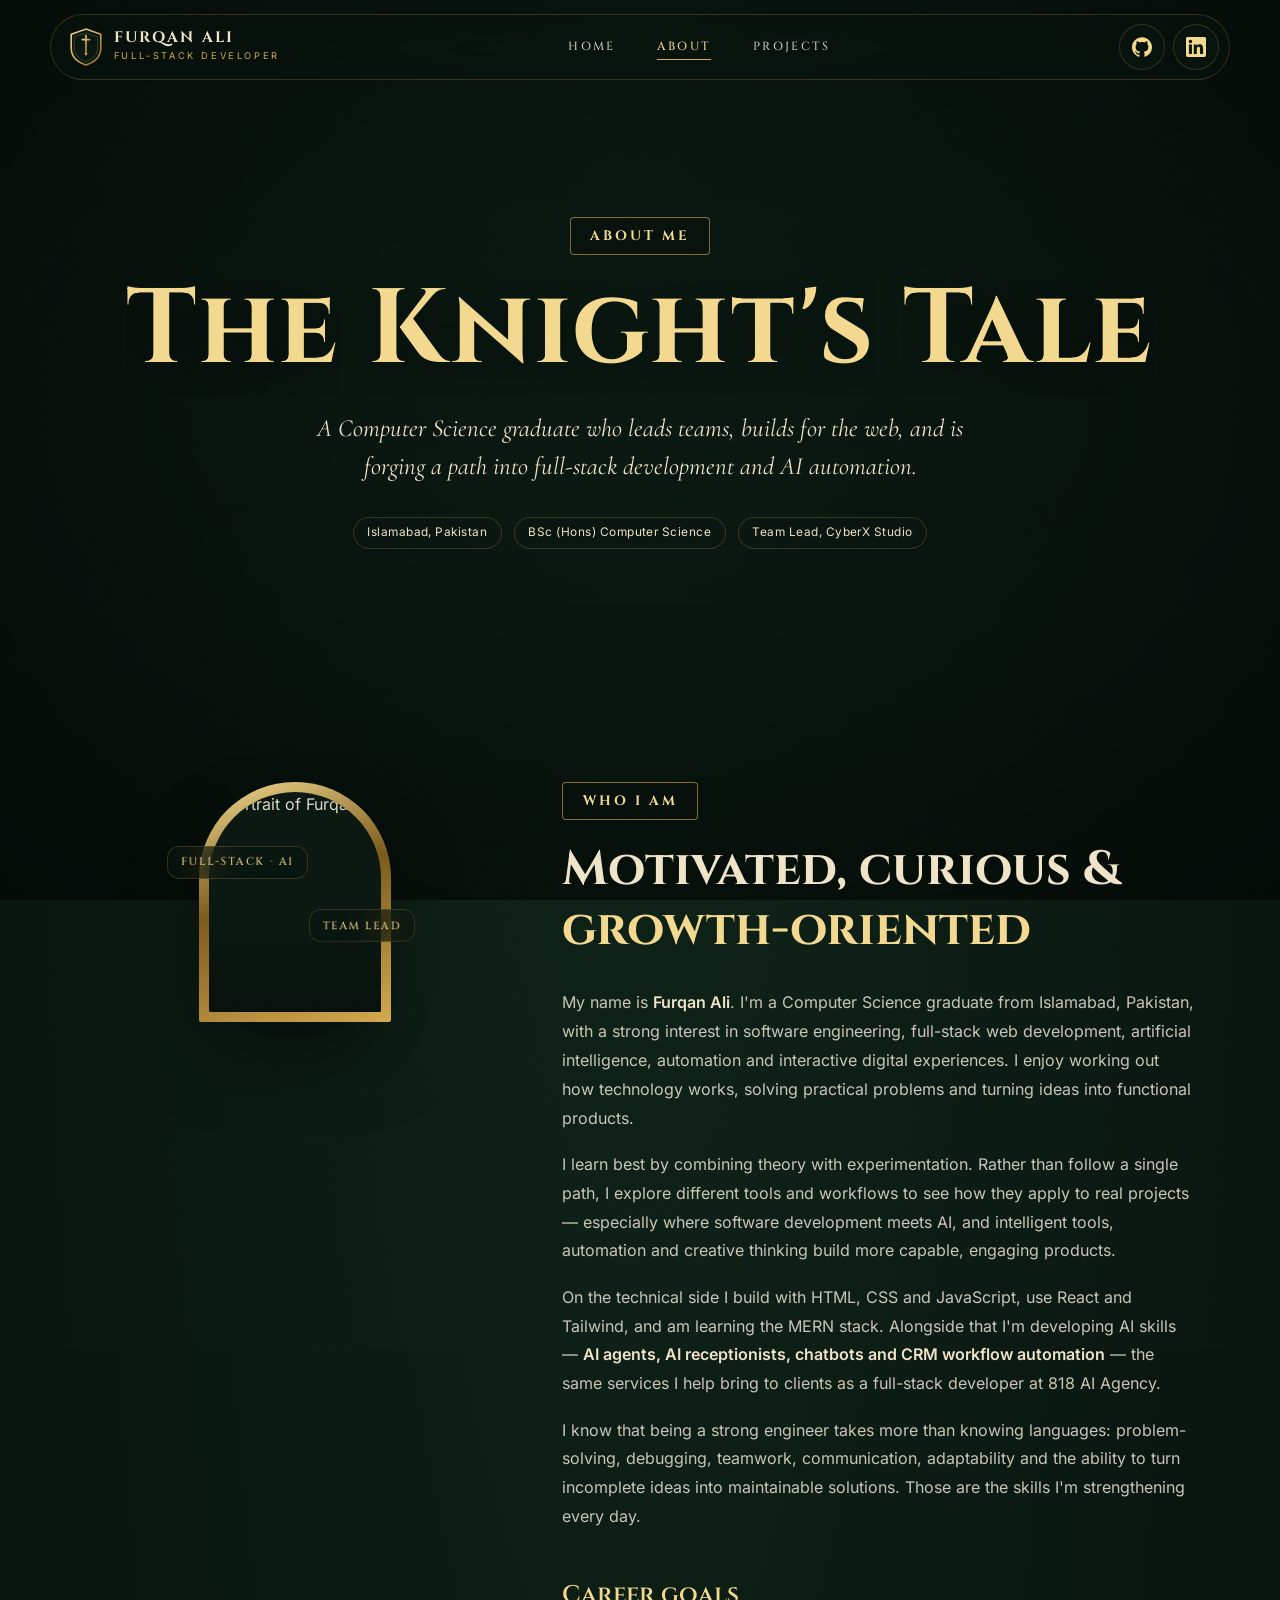
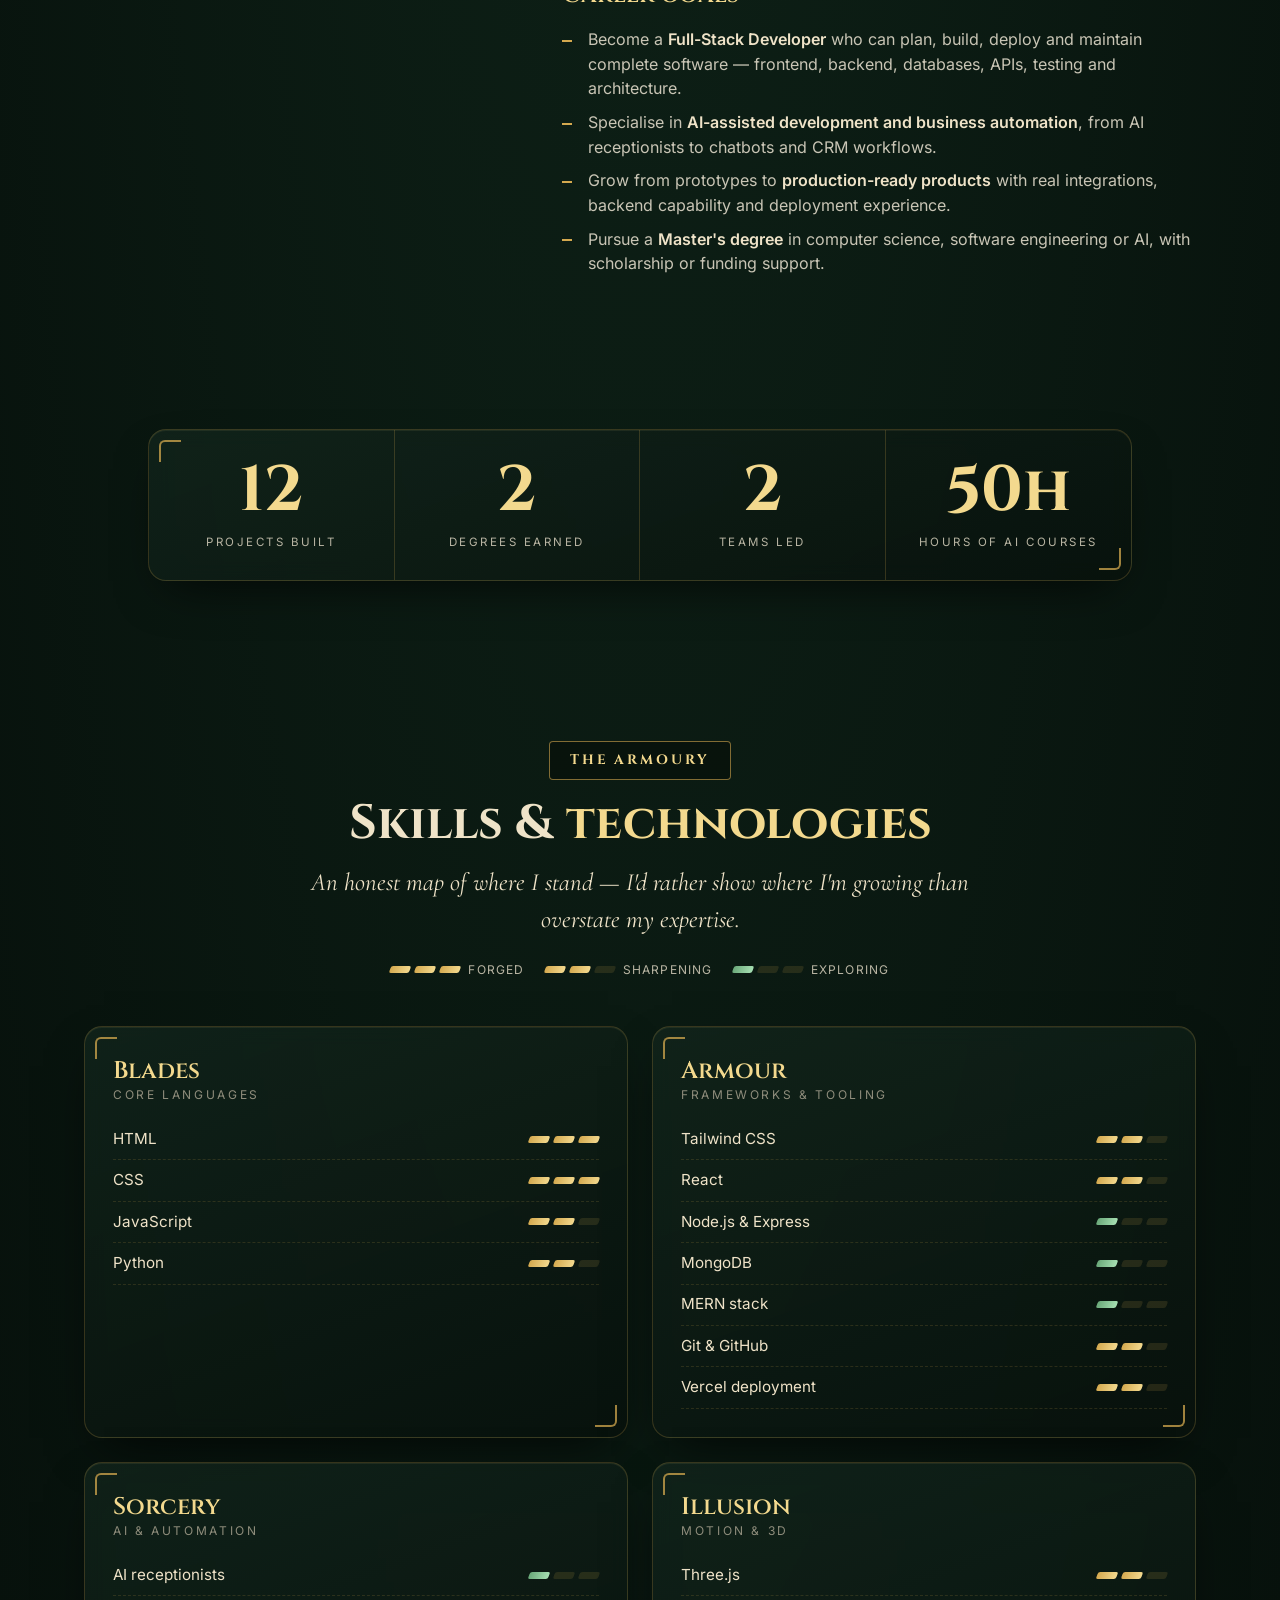
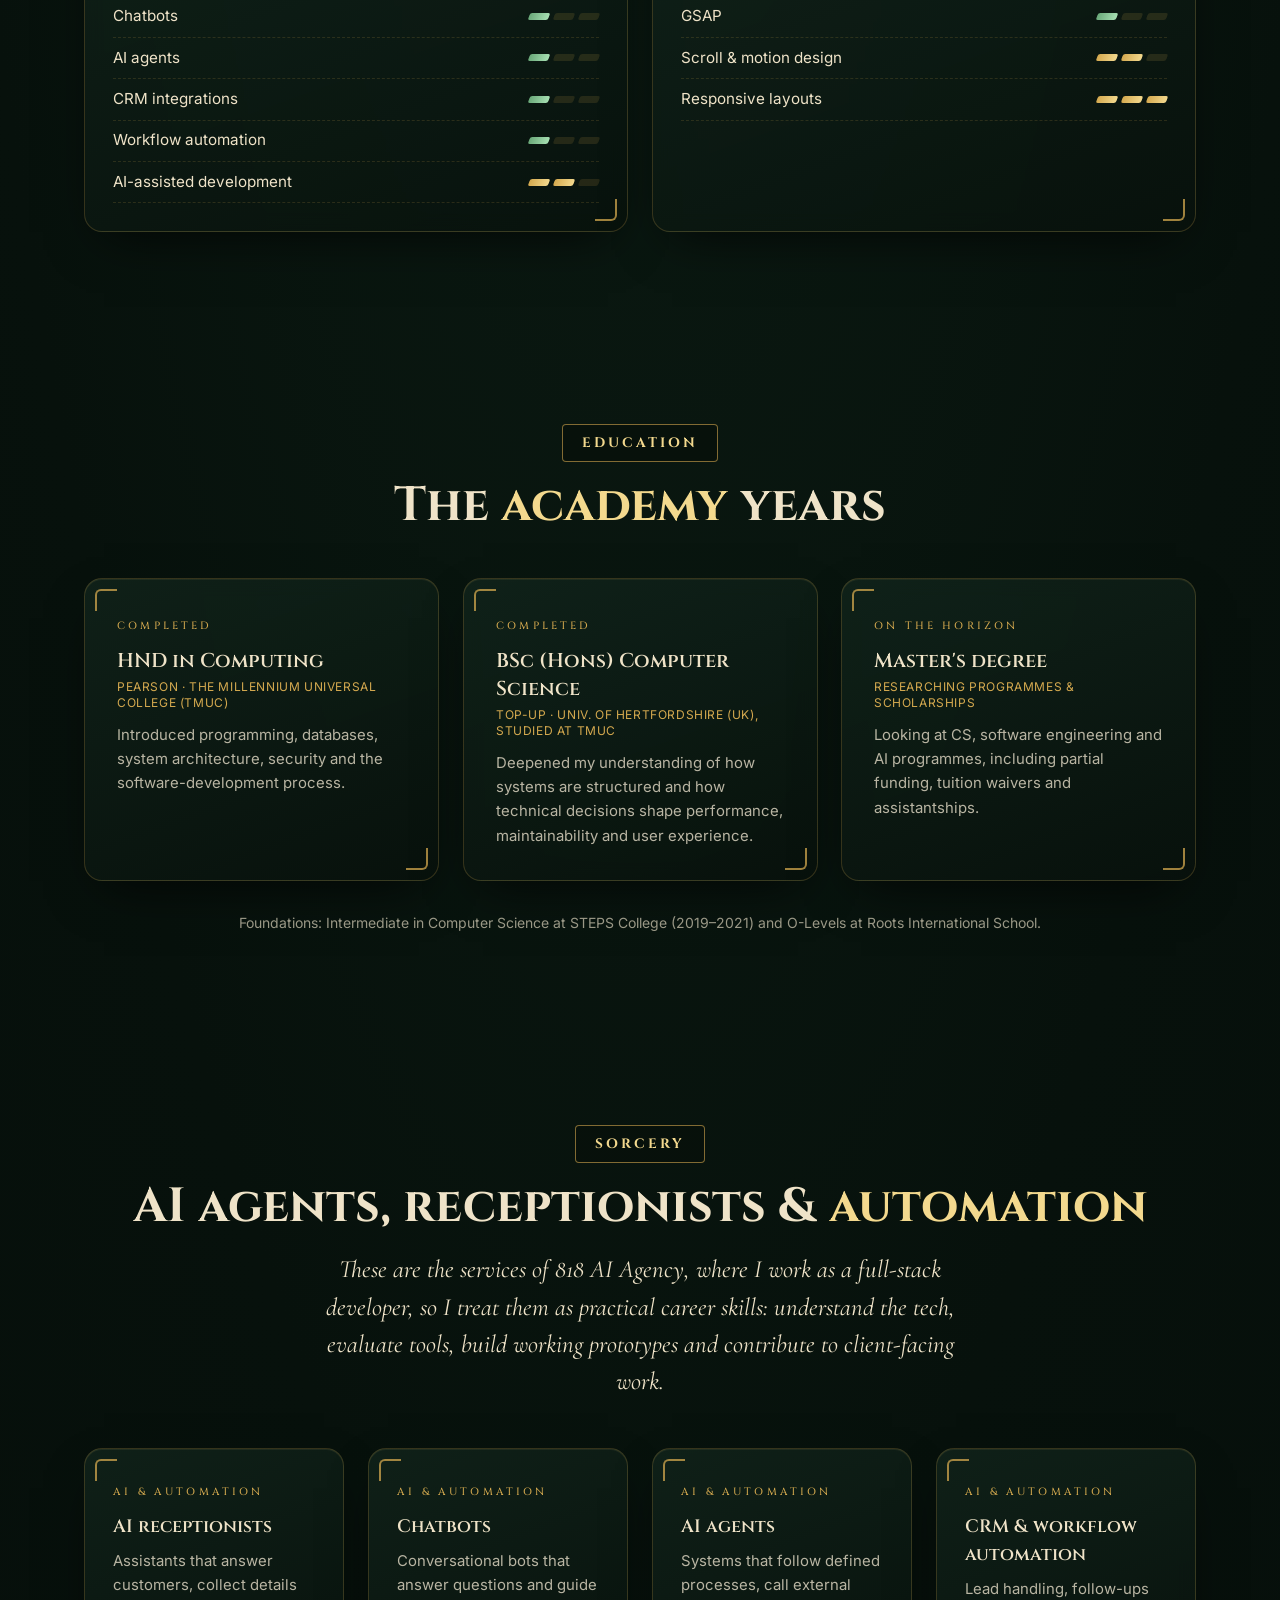
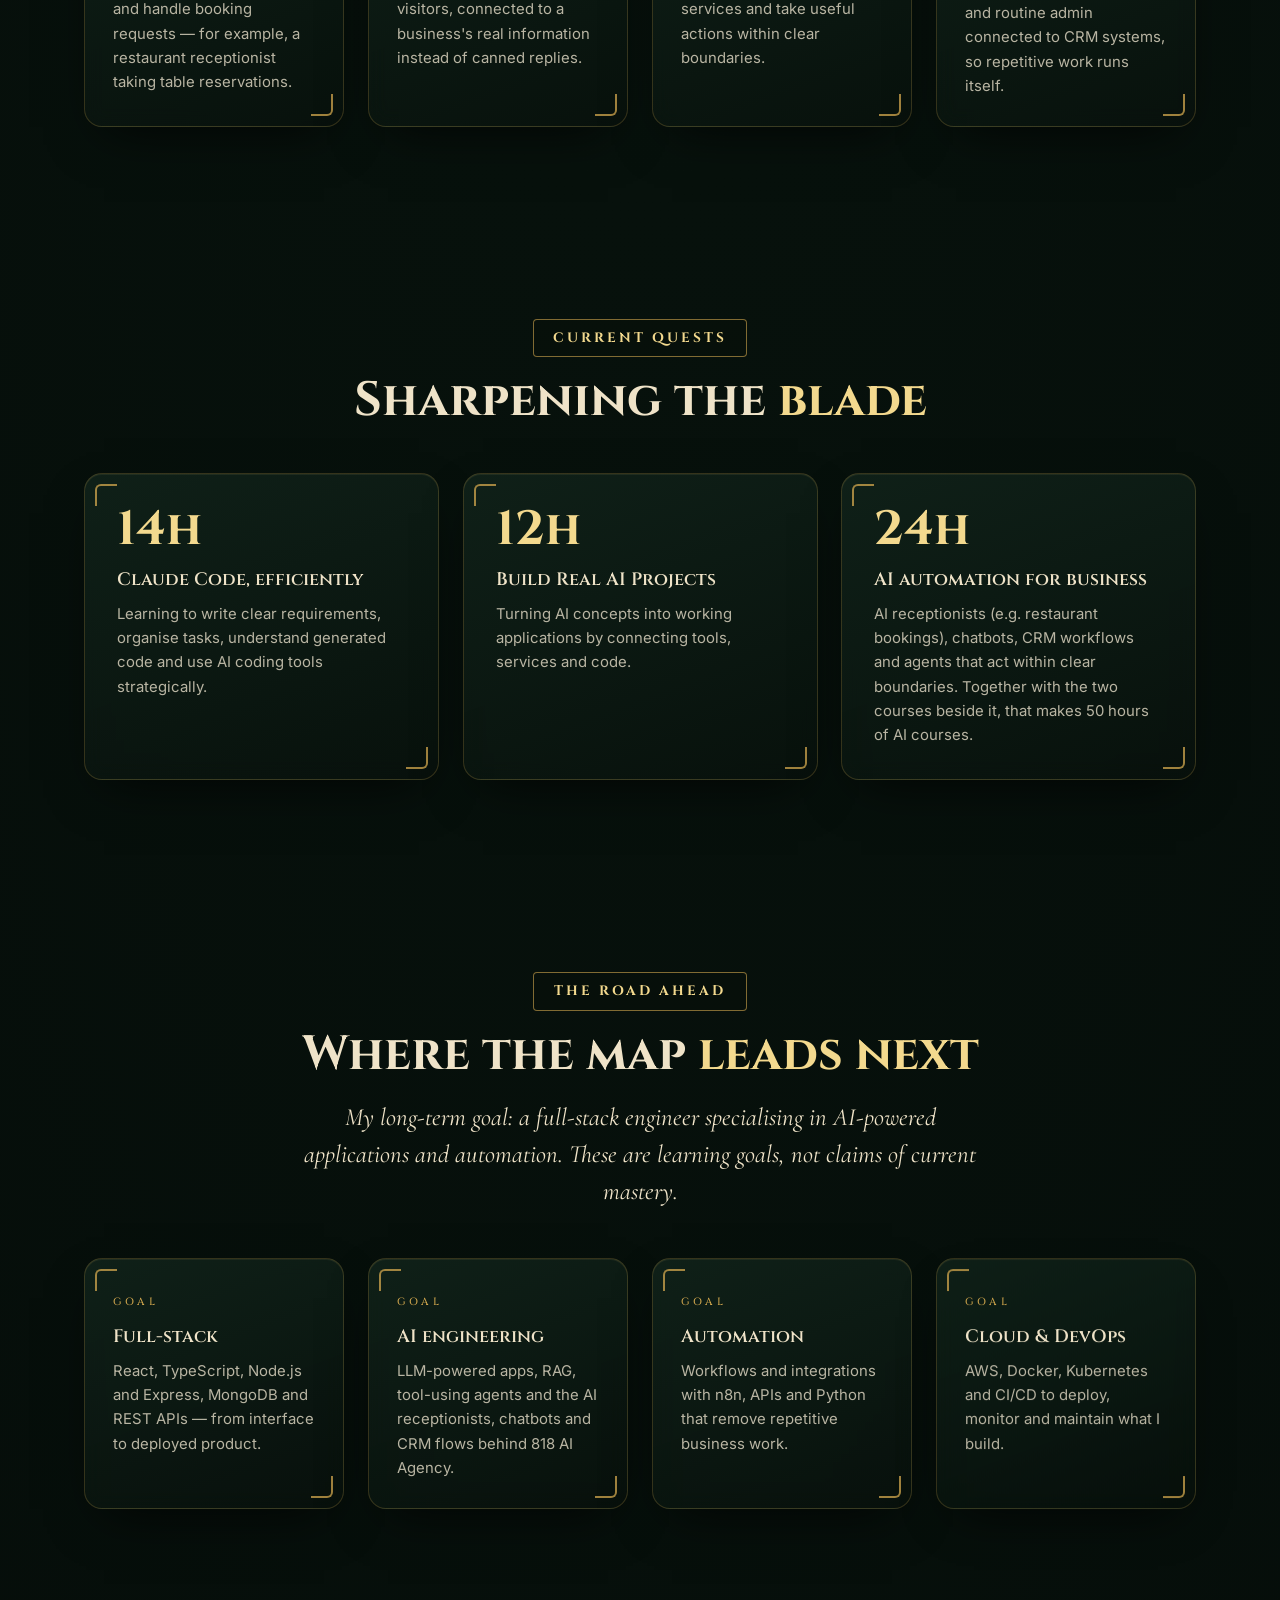
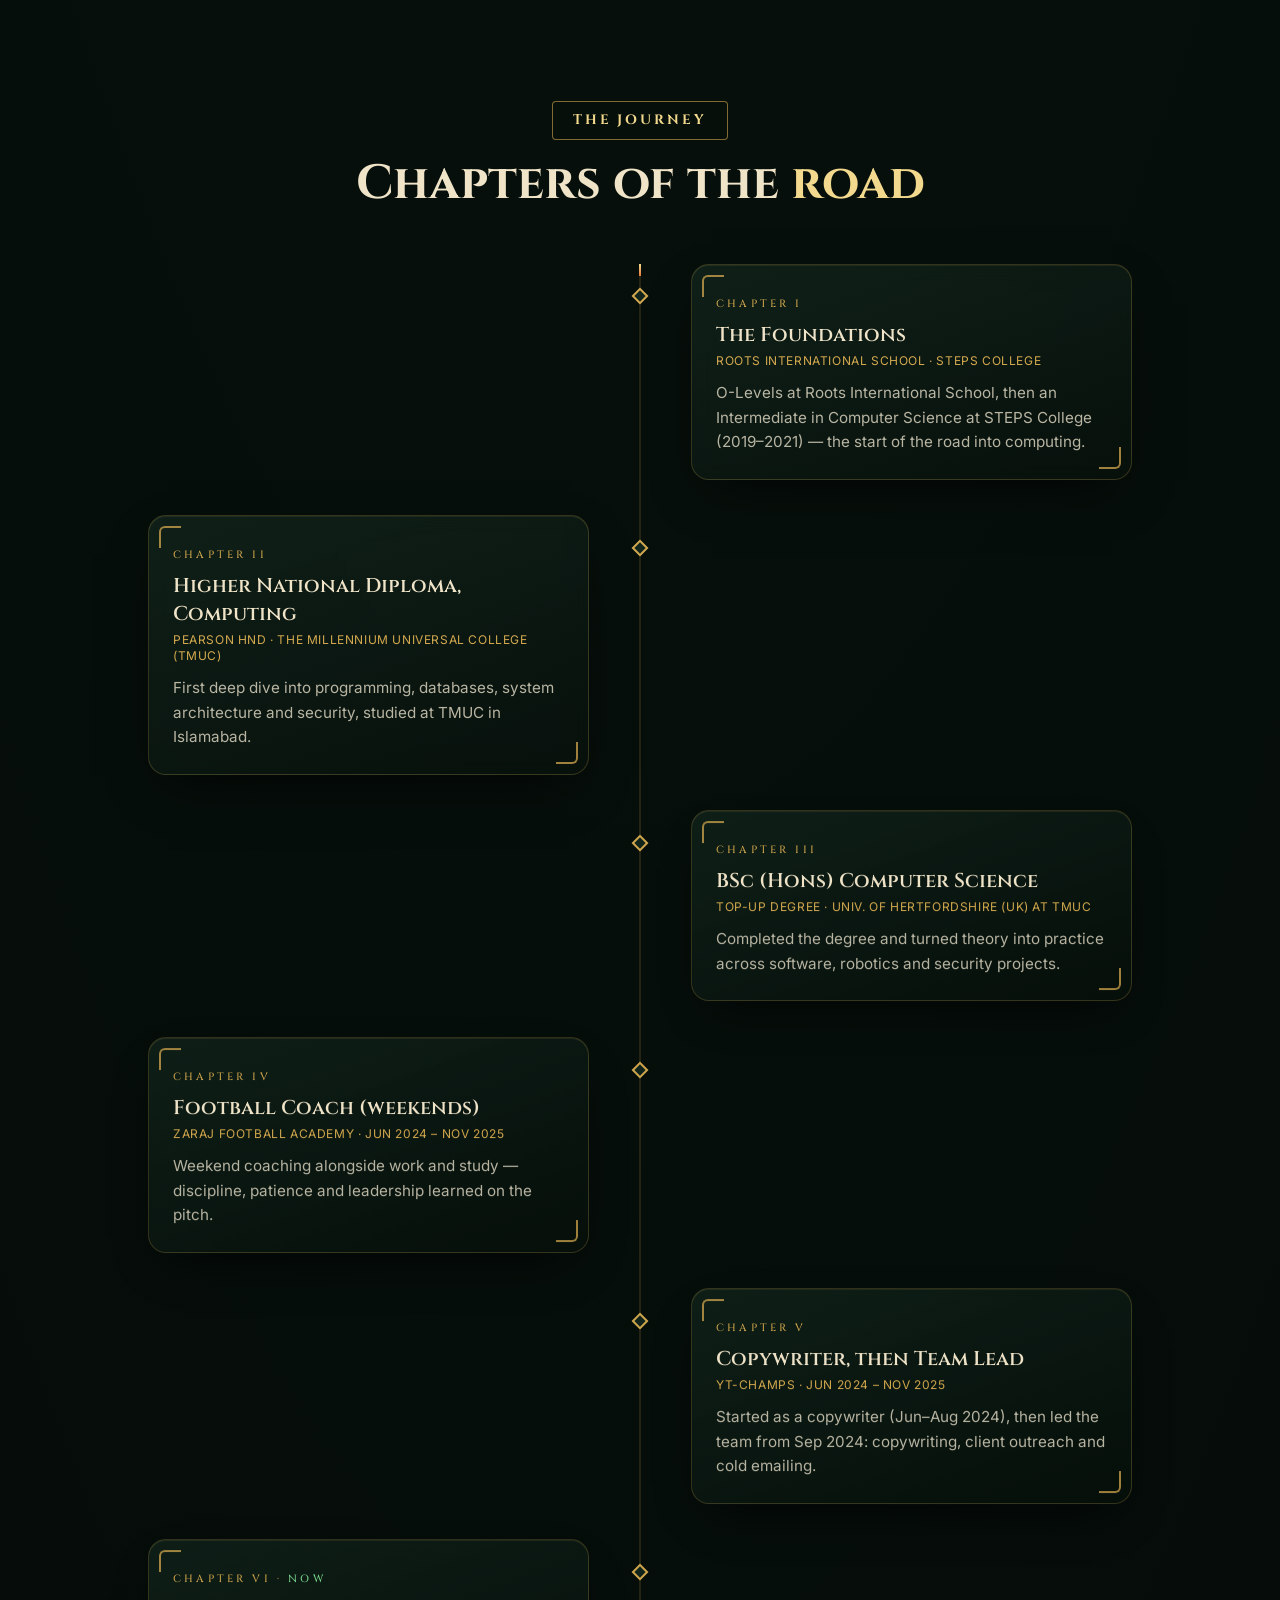
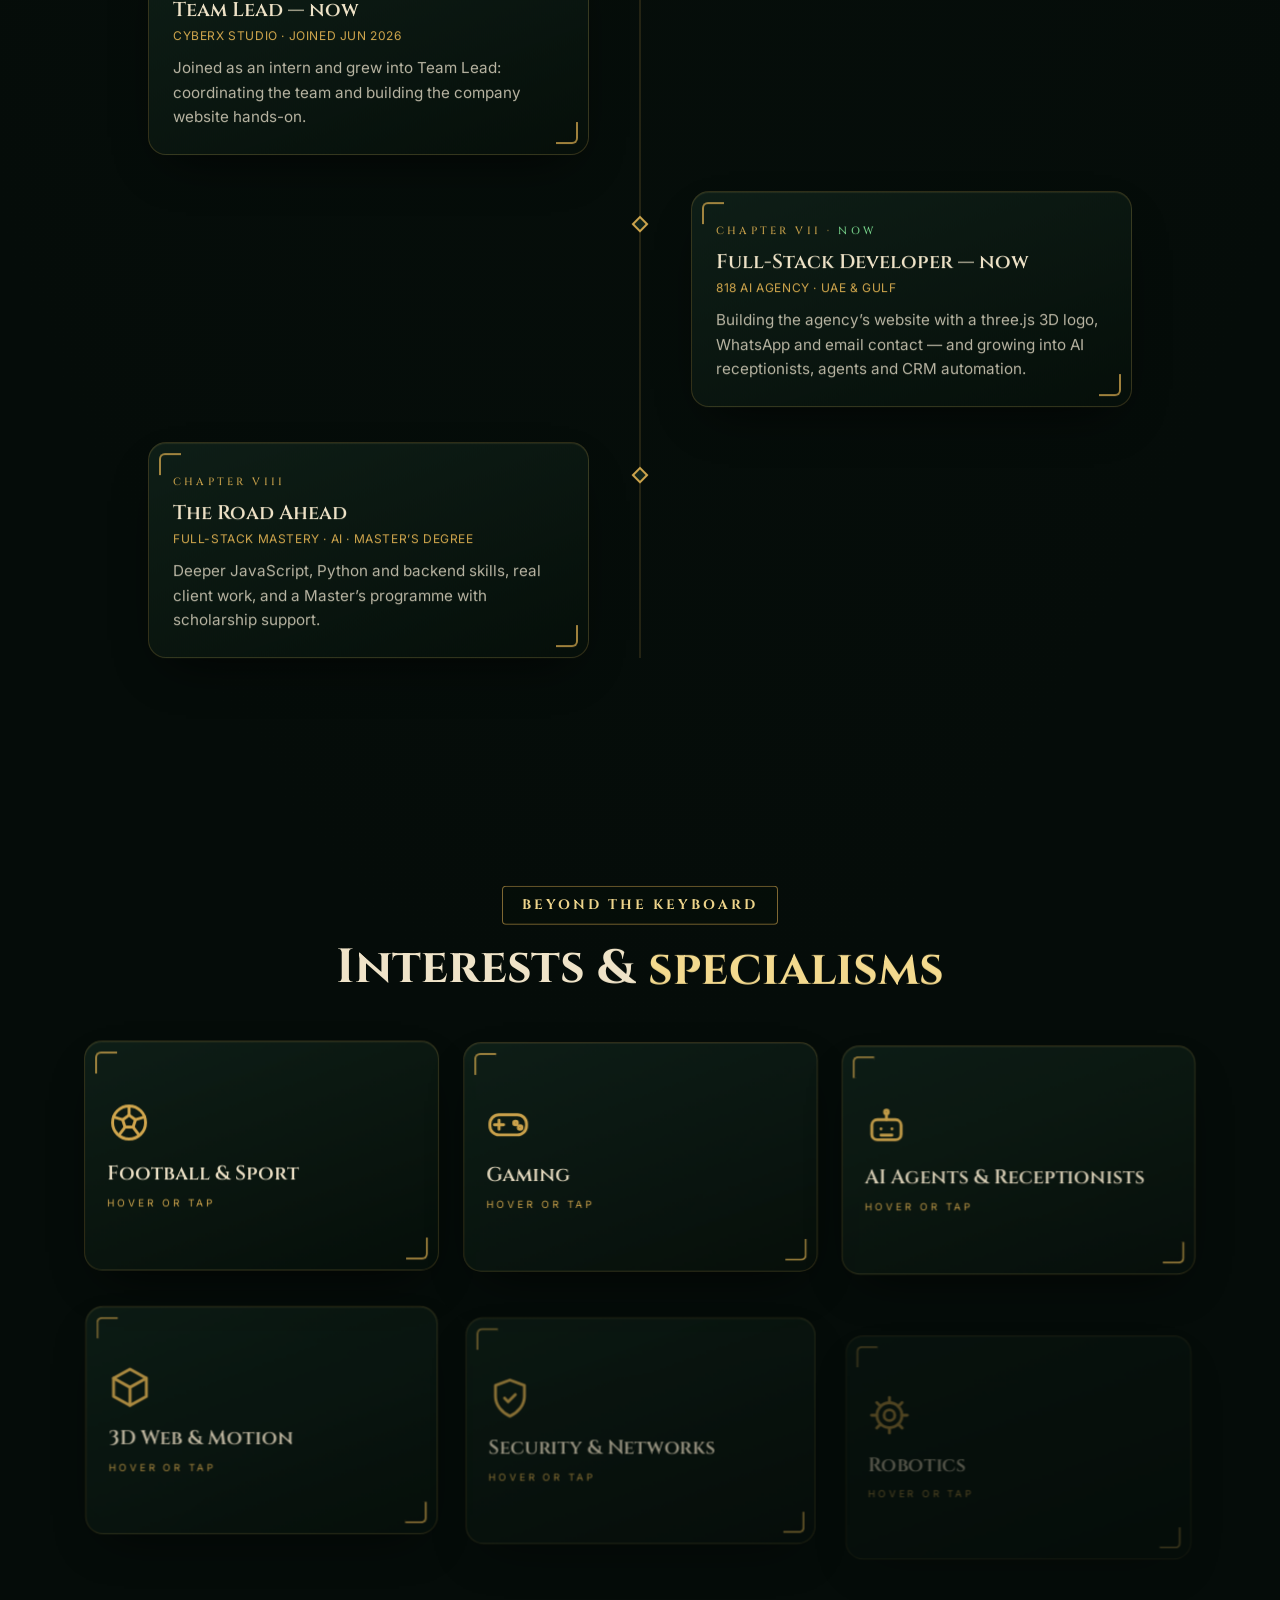
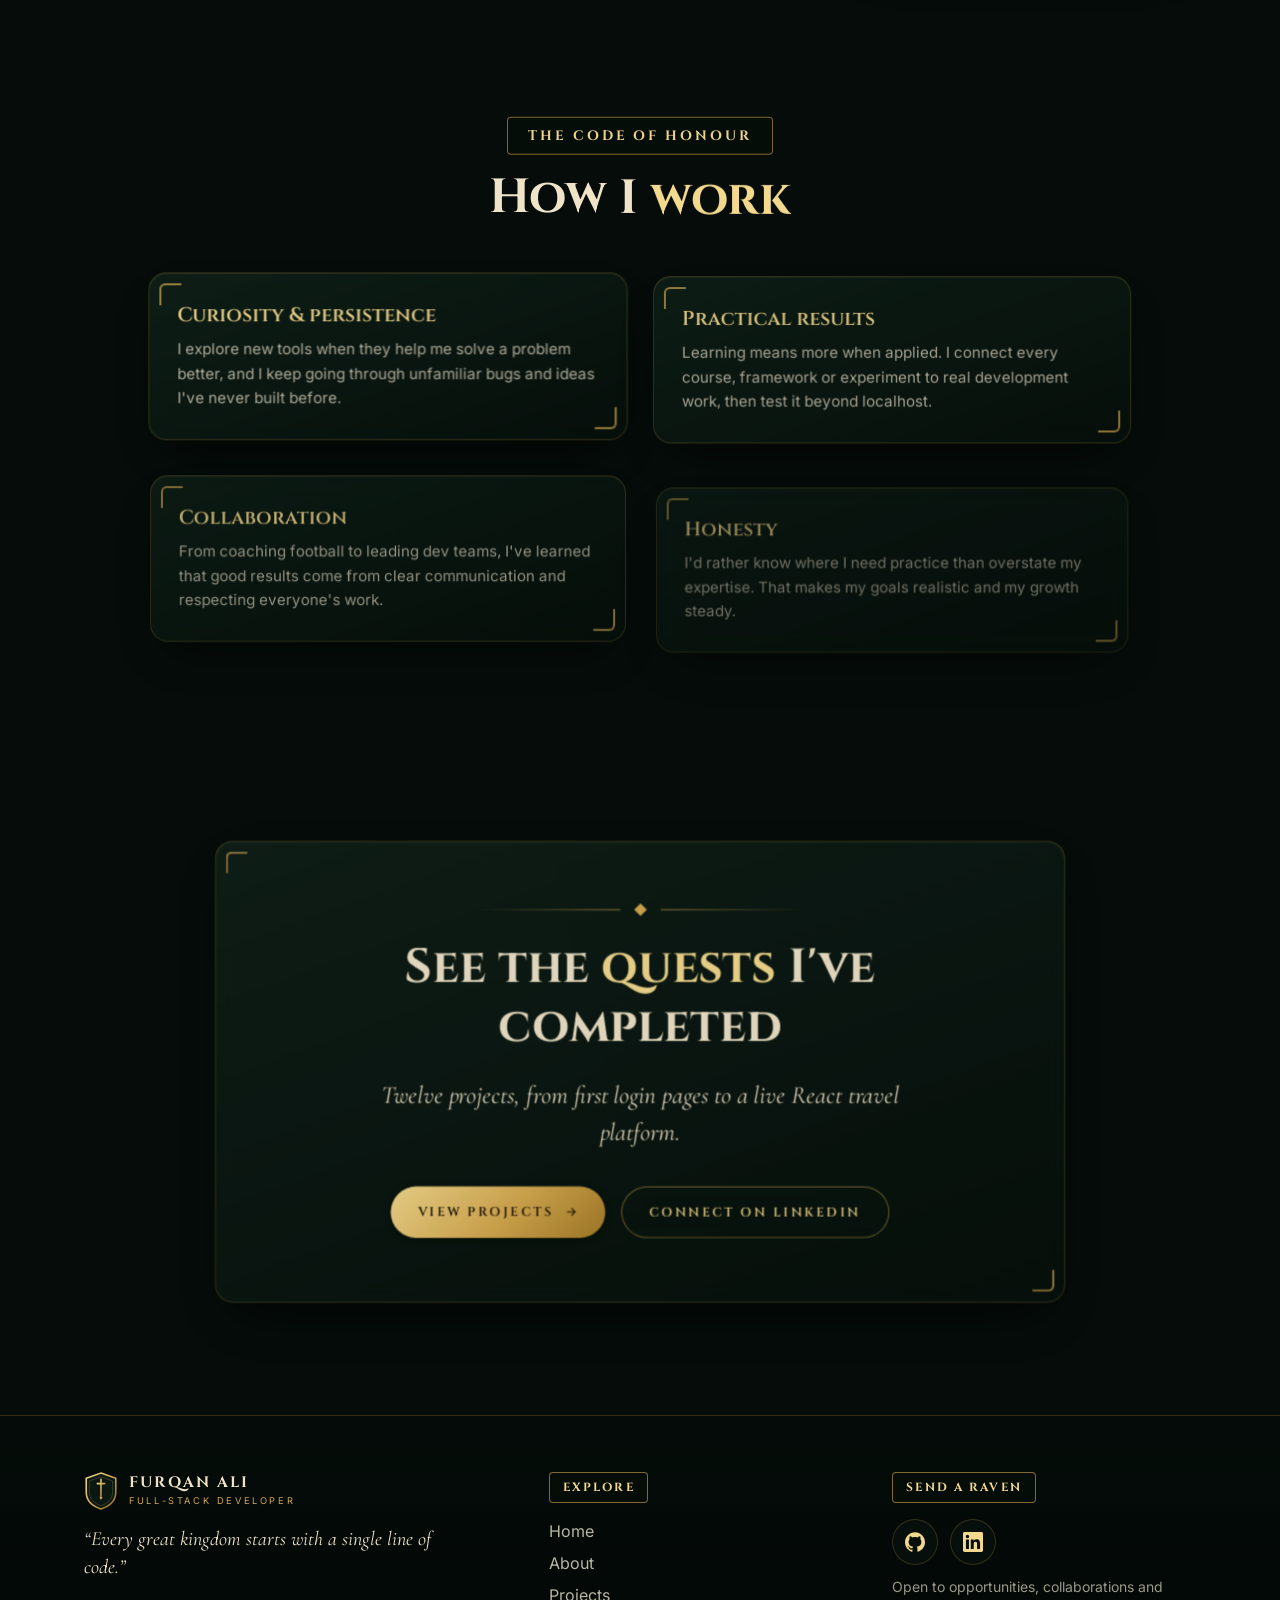
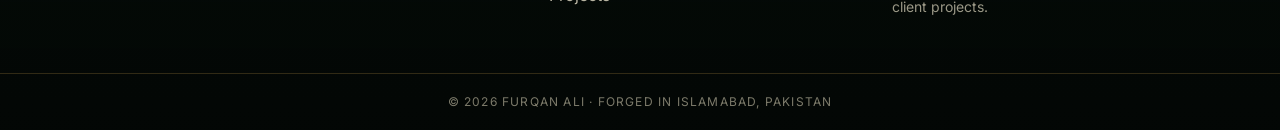
==== about.html @ 25b482e6 "feat: about page with education, skills, AI toolkit, learning hours and road ahead Co-Authored-By: C" ====
<!doctype html>
<html lang="en">
<head>
  <meta charset="utf-8">
  <meta name="viewport" content="width=device-width, initial-scale=1">
  <title>About — Furqan Ali · The Knight's Tale</title>
  <meta name="description" content="About Furqan Ali: Computer Science graduate (HND + BSc Hons, University of Hertfordshire via TMUC), team lead, and aspiring full-stack (MERN) developer building AI agents, AI receptionists, chatbots and CRM automation.">
  <meta name="theme-color" content="#050c09">
  <link rel="icon" href="data:image/svg+xml,%3Csvg xmlns='http://www.w3.org/2000/svg' viewBox='0 0 64 72'%3E%3Cpath d='M32 2L60 12v26c0 17-12 27-28 32C16 65 4 55 4 38V12z' fill='%230b1812' stroke='%23d4a94f' stroke-width='4'/%3E%3Cpath d='M32 14v34M25 22h14' stroke='%23d4a94f' stroke-width='4' stroke-linecap='round'/%3E%3C/svg%3E">
  <script>document.documentElement.classList.add('js')</script>
  <script src="assets/vendor/tailwind.js"></script>
  <link rel="stylesheet" href="assets/css/styles.css">
</head>
<body data-page="about">
  <canvas id="forest" aria-hidden="true"></canvas>

  <main>
    <!-- ================= HERO ================= -->
    <section class="relative min-h-[78svh] flex items-center pt-32 pb-16">
      <div class="mx-auto w-full max-w-6xl px-5 text-center">
        <p data-intro class="eyebrow mb-6">About me</p>
        <h1 class="hero-title" style="font-size:clamp(2.8rem,8.5vw,6.6rem)" data-intro data-split="words"><span class="title-gold">The Knight's Tale</span></h1>
        <p data-intro class="lede mt-7 max-w-2xl mx-auto">A Computer Science graduate who leads teams, builds for the web, and is forging a path into full-stack development and AI automation.</p>
        <div data-intro class="mt-8 flex flex-wrap justify-center gap-3">
          <span class="chip">Islamabad, Pakistan</span><span class="chip">BSc (Hons) Computer Science</span><span class="chip">Team Lead, CyberX Studio</span>
        </div>
      </div>
    </section>

    <!-- ================= WHO I AM ================= -->
    <section class="relative py-20">
      <div class="mx-auto max-w-6xl px-5 grid lg:grid-cols-[.8fr_1.2fr] gap-14 items-start">
        <div class="lg:sticky lg:top-28" data-reveal="left">
          <div class="relative mx-auto w-fit" data-tilt="9">
            <div class="arch" style="transform-style:preserve-3d"><div class="arch-inner"><img src="assets/img/furqan.webp" alt="Portrait of Furqan Ali" loading="lazy"></div></div>
            <div class="orbit-badge glass left-0 sm:-left-8 top-16" style="position:absolute;transform:translateZ(60px)">Full-Stack · AI</div>
            <div class="orbit-badge glass right-0 sm:-right-6 bottom-20" style="position:absolute;transform:translateZ(80px)">Team Lead</div>
          </div>
        </div>
        <div>
          <span class="eyebrow left" data-reveal>Who I am</span>
          <h2 class="font-display text-3xl sm:text-5xl font-bold text-[color:var(--parch)] mt-5 leading-tight" data-split="words">Motivated, curious &amp; <span class="title-gold">growth-oriented</span></h2>
          <div class="prose-fa mt-7" data-stagger>
            <p>My name is <strong>Furqan Ali</strong>. I'm a Computer Science graduate from Islamabad, Pakistan, with a strong interest in software engineering, full-stack web development, artificial intelligence, automation and interactive digital experiences. I enjoy working out how technology works, solving practical problems and turning ideas into functional products.</p>
            <p>I learn best by combining theory with experimentation. Rather than follow a single path, I explore different tools and workflows to see how they apply to real projects &mdash; especially where software development meets AI, and intelligent tools, automation and creative thinking build more capable, engaging products.</p>
            <p>On the technical side I build with HTML, CSS and JavaScript, use React and Tailwind, and am learning the MERN stack. Alongside that I'm developing AI skills &mdash; <strong>AI agents, AI receptionists, chatbots and CRM workflow automation</strong> &mdash; the same services I help bring to clients as a full-stack developer at 818 AI Agency.</p>
            <p>I know that being a strong engineer takes more than knowing languages: problem-solving, debugging, teamwork, communication, adaptability and the ability to turn incomplete ideas into maintainable solutions. Those are the skills I'm strengthening every day.</p>
          </div>

          <h3 class="font-display text-2xl text-[color:var(--gold-2)] mt-12 mb-4 font-semibold" data-reveal>Career goals</h3>
          <ul class="check prose-fa" data-stagger>
            <li>Become a <strong>Full-Stack Developer</strong> who can plan, build, deploy and maintain complete software &mdash; frontend, backend, databases, APIs, testing and architecture.</li>
            <li>Specialise in <strong>AI-assisted development and business automation</strong>, from AI receptionists to chatbots and CRM workflows.</li>
            <li>Grow from prototypes to <strong>production-ready products</strong> with real integrations, backend capability and deployment experience.</li>
            <li>Pursue a <strong>Master's degree</strong> in computer science, software engineering or AI, with scholarship or funding support.</li>
          </ul>
        </div>
      </div>
    </section>

    <!-- ================= STATS ================= -->
    <section class="relative py-16">
      <div class="mx-auto max-w-5xl px-5">
        <div class="panel grid grid-cols-2 lg:grid-cols-4 divide-x divide-y lg:divide-y-0 divide-[color:var(--line)]" data-reveal="scale">
          <div class="stat"><b class="title-gold" data-count="12">12</b><span>Projects built</span></div>
          <div class="stat"><b class="title-gold" data-count="2">2</b><span>Degrees earned</span></div>
          <div class="stat"><b class="title-gold" data-count="2">2</b><span>Teams led</span></div>
          <div class="stat"><b class="title-gold" data-count="50" data-suffix="h">50h</b><span>Hours of AI courses</span></div>
        </div>
      </div>
    </section>

    <!-- ================= SKILLS ================= -->
    <section id="armoury" class="relative py-24">
      <div class="mx-auto max-w-6xl px-5">
        <div class="text-center mb-12">
          <span class="eyebrow" data-reveal>The Armoury</span>
          <h2 class="font-display text-3xl sm:text-5xl font-bold text-[color:var(--parch)] mt-5" data-split="words">Skills &amp; <span class="title-gold">technologies</span></h2>
          <p class="lede mt-4 max-w-2xl mx-auto" data-reveal>An honest map of where I stand &mdash; I'd rather show where I'm growing than overstate my expertise.</p>
          <div class="mt-6 flex flex-wrap justify-center gap-5 text-xs tracking-widest uppercase text-[#b9b5a3]" data-reveal>
            <span class="flex items-center gap-2"><span class="pips"><i class="on"></i><i class="on"></i><i class="on"></i></span>Forged</span>
            <span class="flex items-center gap-2"><span class="pips"><i class="on"></i><i class="on"></i><i></i></span>Sharpening</span>
            <span class="flex items-center gap-2"><span class="pips p-explore"><i class="on"></i><i></i><i></i></span>Exploring</span>
          </div>
        </div>
        <div id="skills-grid"><div id="skills" class="grid gap-6 md:grid-cols-2"></div></div>
      </div>
    </section>

    <!-- ================= EDUCATION ================= -->
    <section class="relative py-24">
      <div class="mx-auto max-w-6xl px-5">
        <div class="text-center mb-12">
          <span class="eyebrow" data-reveal>Education</span>
          <h2 class="font-display text-3xl sm:text-5xl font-bold text-[color:var(--parch)] mt-5" data-split="words">The <span class="title-gold">academy</span> years</h2>
        </div>
        <div class="grid gap-6 md:grid-cols-3" data-stagger>
          <article class="panel p-8" data-tilt="6"><span class="chapter">Completed</span><h3 class="font-display text-xl text-[color:var(--parch)] mt-3 mb-1 font-semibold">HND in Computing</h3><p class="text-xs uppercase tracking-wider text-[color:var(--gold)] mb-3">Pearson · The Millennium Universal College (TMUC)</p><p class="text-[.93rem] text-[#b9b5a3] leading-relaxed">Introduced programming, databases, system architecture, security and the software-development process.</p></article>
          <article class="panel p-8" data-tilt="6"><span class="chapter">Completed</span><h3 class="font-display text-xl text-[color:var(--parch)] mt-3 mb-1 font-semibold">BSc (Hons) Computer Science</h3><p class="text-xs uppercase tracking-wider text-[color:var(--gold)] mb-3">Top-up · Univ. of Hertfordshire (UK), studied at TMUC</p><p class="text-[.93rem] text-[#b9b5a3] leading-relaxed">Deepened my understanding of how systems are structured and how technical decisions shape performance, maintainability and user experience.</p></article>
          <article class="panel p-8" data-tilt="6"><span class="chapter">On the horizon</span><h3 class="font-display text-xl text-[color:var(--parch)] mt-3 mb-1 font-semibold">Master's degree</h3><p class="text-xs uppercase tracking-wider text-[color:var(--gold)] mb-3">Researching programmes &amp; scholarships</p><p class="text-[.93rem] text-[#b9b5a3] leading-relaxed">Looking at CS, software engineering and AI programmes, including partial funding, tuition waivers and assistantships.</p></article>
        </div>
        <p class="text-center text-[#9a9886] text-sm mt-8" data-reveal>Foundations: Intermediate in Computer Science at STEPS College (2019–2021) and O-Levels at Roots International School.</p>
      </div>
    </section>

    <!-- ================= AI TOOLKIT ================= -->
    <section id="ai-toolkit" class="relative py-24">
      <div class="mx-auto max-w-6xl px-5">
        <div class="text-center mb-12">
          <span class="eyebrow" data-reveal>Sorcery</span>
          <h2 class="font-display text-3xl sm:text-5xl font-bold text-[color:var(--parch)] mt-5" data-split="words">AI agents, receptionists &amp; <span class="title-gold">automation</span></h2>
          <p class="lede mt-5 max-w-2xl mx-auto" data-reveal>These are the services of 818 AI Agency, where I work as a full-stack developer, so I treat them as practical career skills: understand the tech, evaluate tools, build working prototypes and contribute to client-facing work.</p>
        </div>
        <div class="grid gap-6 sm:grid-cols-2 lg:grid-cols-4" data-stagger><article class="panel p-7" data-tilt="6"><span class="chapter">AI &amp; automation</span><h3 class="font-display text-lg text-[color:var(--parch)] mt-3 mb-2 font-semibold">AI receptionists</h3><p class="text-[.93rem] text-[#b9b5a3] leading-relaxed">Assistants that answer customers, collect details and handle booking requests — for example, a restaurant receptionist taking table reservations.</p></article><article class="panel p-7" data-tilt="6"><span class="chapter">AI &amp; automation</span><h3 class="font-display text-lg text-[color:var(--parch)] mt-3 mb-2 font-semibold">Chatbots</h3><p class="text-[.93rem] text-[#b9b5a3] leading-relaxed">Conversational bots that answer questions and guide visitors, connected to a business's real information instead of canned replies.</p></article><article class="panel p-7" data-tilt="6"><span class="chapter">AI &amp; automation</span><h3 class="font-display text-lg text-[color:var(--parch)] mt-3 mb-2 font-semibold">AI agents</h3><p class="text-[.93rem] text-[#b9b5a3] leading-relaxed">Systems that follow defined processes, call external services and take useful actions within clear boundaries.</p></article><article class="panel p-7" data-tilt="6"><span class="chapter">AI &amp; automation</span><h3 class="font-display text-lg text-[color:var(--parch)] mt-3 mb-2 font-semibold">CRM & workflow automation</h3><p class="text-[.93rem] text-[#b9b5a3] leading-relaxed">Lead handling, follow-ups and routine admin connected to CRM systems, so repetitive work runs itself.</p></article></div>
      </div>
    </section>

    <!-- ================= CURRENT LEARNING ================= -->
    <section class="relative py-24">
      <div class="mx-auto max-w-6xl px-5">
        <div class="text-center mb-12">
          <span class="eyebrow" data-reveal>Current quests</span>
          <h2 class="font-display text-3xl sm:text-5xl font-bold text-[color:var(--parch)] mt-5" data-split="words">Sharpening the <span class="title-gold">blade</span></h2>
        </div>
        <div class="grid gap-6 md:grid-cols-3" data-stagger>
          <article class="panel p-8" data-tilt="6"><span class="font-display text-5xl font-bold title-gold">14h</span><h3 class="font-display text-lg text-[color:var(--parch)] mt-3 mb-2 font-semibold">Claude Code, efficiently</h3><p class="text-[.93rem] text-[#b9b5a3] leading-relaxed">Learning to write clear requirements, organise tasks, understand generated code and use AI coding tools strategically.</p></article>
          <article class="panel p-8" data-tilt="6"><span class="font-display text-5xl font-bold title-gold">12h</span><h3 class="font-display text-lg text-[color:var(--parch)] mt-3 mb-2 font-semibold">Build Real AI Projects</h3><p class="text-[.93rem] text-[#b9b5a3] leading-relaxed">Turning AI concepts into working applications by connecting tools, services and code.</p></article>
          <article class="panel p-8" data-tilt="6"><span class="font-display text-5xl font-bold title-gold">24h</span><h3 class="font-display text-lg text-[color:var(--parch)] mt-3 mb-2 font-semibold">AI automation for business</h3><p class="text-[.93rem] text-[#b9b5a3] leading-relaxed">AI receptionists (e.g. restaurant bookings), chatbots, CRM workflows and agents that act within clear boundaries. Together with the two courses beside it, that makes 50 hours of AI courses.</p></article>
        </div>
      </div>
    </section>

    <!-- ================= ROAD AHEAD ================= -->
    <section id="road-ahead" class="relative py-24">
      <div class="mx-auto max-w-6xl px-5">
        <div class="text-center mb-12">
          <span class="eyebrow" data-reveal>The Road Ahead</span>
          <h2 class="font-display text-3xl sm:text-5xl font-bold text-[color:var(--parch)] mt-5" data-split="words">Where the map <span class="title-gold">leads next</span></h2>
          <p class="lede mt-5 max-w-2xl mx-auto" data-reveal>My long-term goal: a full-stack engineer specialising in AI-powered applications and automation. These are learning goals, not claims of current mastery.</p>
        </div>
        <div class="grid gap-6 sm:grid-cols-2 lg:grid-cols-4" data-stagger><article class="panel p-7" data-tilt="6"><span class="chapter">Goal</span><h3 class="font-display text-lg text-[color:var(--parch)] mt-3 mb-2 font-semibold">Full-stack</h3><p class="text-[.93rem] text-[#b9b5a3] leading-relaxed">React, TypeScript, Node.js and Express, MongoDB and REST APIs — from interface to deployed product.</p></article><article class="panel p-7" data-tilt="6"><span class="chapter">Goal</span><h3 class="font-display text-lg text-[color:var(--parch)] mt-3 mb-2 font-semibold">AI engineering</h3><p class="text-[.93rem] text-[#b9b5a3] leading-relaxed">LLM-powered apps, RAG, tool-using agents and the AI receptionists, chatbots and CRM flows behind 818 AI Agency.</p></article><article class="panel p-7" data-tilt="6"><span class="chapter">Goal</span><h3 class="font-display text-lg text-[color:var(--parch)] mt-3 mb-2 font-semibold">Automation</h3><p class="text-[.93rem] text-[#b9b5a3] leading-relaxed">Workflows and integrations with n8n, APIs and Python that remove repetitive business work.</p></article><article class="panel p-7" data-tilt="6"><span class="chapter">Goal</span><h3 class="font-display text-lg text-[color:var(--parch)] mt-3 mb-2 font-semibold">Cloud & DevOps</h3><p class="text-[.93rem] text-[#b9b5a3] leading-relaxed">AWS, Docker, Kubernetes and CI/CD to deploy, monitor and maintain what I build.</p></article></div>
      </div>
    </section>

    <!-- ================= TIMELINE ================= -->
    <section class="relative py-24">
      <div class="mx-auto max-w-5xl px-5">
        <div class="text-center mb-14">
          <span class="eyebrow" data-reveal>The Journey</span>
          <h2 class="font-display text-3xl sm:text-5xl font-bold text-[color:var(--parch)] mt-5" data-split="words">Chapters of the <span class="title-gold">road</span></h2>
        </div>
        <div id="timeline" class="tl"></div>
      </div>
    </section>

    <!-- ================= INTERESTS ================= -->
    <section class="relative py-24">
      <div class="mx-auto max-w-6xl px-5">
        <div class="text-center mb-12">
          <span class="eyebrow" data-reveal>Beyond the keyboard</span>
          <h2 class="font-display text-3xl sm:text-5xl font-bold text-[color:var(--parch)] mt-5" data-split="words">Interests &amp; <span class="title-gold">specialisms</span></h2>
        </div>
        <div id="interests" class="grid gap-6 sm:grid-cols-2 lg:grid-cols-3" data-stagger></div>
      </div>
    </section>

    <!-- ================= VALUES ================= -->
    <section class="relative py-24">
      <div class="mx-auto max-w-5xl px-5">
        <div class="text-center mb-12">
          <span class="eyebrow" data-reveal>The Code of Honour</span>
          <h2 class="font-display text-3xl sm:text-5xl font-bold text-[color:var(--parch)] mt-5" data-split="words">How I <span class="title-gold">work</span></h2>
        </div>
        <div class="grid gap-6 sm:grid-cols-2" data-stagger>
          <div class="panel p-7" data-tilt="5"><h3 class="font-display text-xl text-[color:var(--gold-2)] font-semibold mb-2">Curiosity &amp; persistence</h3><p class="text-[#b9b5a3] leading-relaxed text-[.95rem]">I explore new tools when they help me solve a problem better, and I keep going through unfamiliar bugs and ideas I've never built before.</p></div>
          <div class="panel p-7" data-tilt="5"><h3 class="font-display text-xl text-[color:var(--gold-2)] font-semibold mb-2">Practical results</h3><p class="text-[#b9b5a3] leading-relaxed text-[.95rem]">Learning means more when applied. I connect every course, framework or experiment to real development work, then test it beyond localhost.</p></div>
          <div class="panel p-7" data-tilt="5"><h3 class="font-display text-xl text-[color:var(--gold-2)] font-semibold mb-2">Collaboration</h3><p class="text-[#b9b5a3] leading-relaxed text-[.95rem]">From coaching football to leading dev teams, I've learned that good results come from clear communication and respecting everyone's work.</p></div>
          <div class="panel p-7" data-tilt="5"><h3 class="font-display text-xl text-[color:var(--gold-2)] font-semibold mb-2">Honesty</h3><p class="text-[#b9b5a3] leading-relaxed text-[.95rem]">I'd rather know where I need practice than overstate my expertise. That makes my goals realistic and my growth steady.</p></div>
        </div>
      </div>
    </section>

    <!-- ================= CTA ================= -->
    <section class="relative py-28">
      <div class="mx-auto max-w-4xl px-5">
        <div class="panel p-10 sm:p-16 text-center" data-reveal="scale">
          <div class="ornament mb-6"><i></i></div>
          <h2 class="font-display text-3xl sm:text-5xl font-bold text-[color:var(--parch)] leading-tight">See the <span class="title-gold">quests</span> I've completed</h2>
          <p class="lede mt-5 max-w-xl mx-auto">Twelve projects, from first login pages to a live React travel platform.</p>
          <div class="mt-9 flex flex-wrap justify-center gap-4">
            <a class="btn btn-gold" href="projects.html" data-magnetic>View projects <svg class="arrow" viewBox="0 0 24 24" fill="none" stroke="currentColor" stroke-width="2" stroke-linecap="round" stroke-linejoin="round"><path d="M5 12h14M13 6l6 6-6 6"/></svg></a>
            <a class="btn btn-ghost" href="https://www.linkedin.com/in/furqan-ali-b97b38219/" target="_blank" rel="noopener" data-magnetic>Connect on LinkedIn</a>
          </div>
        </div>
      </div>
    </section>
  </main>

  <footer id="site-footer"></footer>

  <script src="assets/vendor/gsap.min.js"></script>
  <script src="assets/vendor/ScrollTrigger.min.js"></script>
  <script src="assets/vendor/lenis.min.js"></script>
  <script src="assets/vendor/three.min.js"></script>
  <script src="assets/js/data.js"></script>
  <script src="assets/js/forest.js"></script>
  <script src="assets/js/main.js"></script>
</body>
</html>
---- assets/css/styles.css ----
/* =========================================================
   FURQAN ALI — PORTFOLIO · medieval forest theme
   Tailwind handles layout utilities; this file holds the
   theme, 3D effects and reusable components.
   ========================================================= */

/* ---------- Fonts (self-hosted, work offline) ---------- */
@font-face{font-family:'Cinzel';font-weight:500;font-display:swap;src:url(../fonts/cinzel-latin-500-normal.woff2) format('woff2')}
@font-face{font-family:'Cinzel';font-weight:600;font-display:swap;src:url(../fonts/cinzel-latin-600-normal.woff2) format('woff2')}
@font-face{font-family:'Cinzel';font-weight:700;font-display:swap;src:url(../fonts/cinzel-latin-700-normal.woff2) format('woff2')}
@font-face{font-family:'Cormorant Garamond';font-weight:400;font-style:normal;font-display:swap;src:url(../fonts/cormorant-garamond-latin-400-normal.woff2) format('woff2')}
@font-face{font-family:'Cormorant Garamond';font-weight:500;font-style:normal;font-display:swap;src:url(../fonts/cormorant-garamond-latin-500-normal.woff2) format('woff2')}
@font-face{font-family:'Cormorant Garamond';font-weight:600;font-style:normal;font-display:swap;src:url(../fonts/cormorant-garamond-latin-600-normal.woff2) format('woff2')}
@font-face{font-family:'Cormorant Garamond';font-weight:400;font-style:italic;font-display:swap;src:url(../fonts/cormorant-garamond-latin-400-italic.woff2) format('woff2')}
@font-face{font-family:'Inter Variable';font-weight:100 900;font-display:swap;src:url(../fonts/inter-latin-wght-normal.woff2) format('woff2')}

/* ---------- Tokens ---------- */
:root{
  --night:#050c09;
  --forest-900:#0b1812;
  --forest-800:#12251c;
  --moss:#3e7a4c;
  --gold:#d4a94f;
  --gold-2:#f3d98e;
  --ember:#e8793a;
  --parch:#efe3c8;
  --steel:#a9b6bd;
  --blood:#9a3430;
  --line:rgba(212,169,79,.22);
  --glass:rgba(9,20,15,.58);
  --ease:cubic-bezier(.22,1,.36,1);
}

/* ---------- Base ---------- */
html{background:var(--night);-webkit-text-size-adjust:100%}
html.lenis,html.lenis body{height:auto}
.lenis.lenis-smooth{scroll-behavior:auto!important}
.lenis.lenis-stopped{overflow:hidden}
body{
  margin:0;color:#d8d3c2;font-family:'Inter Variable',system-ui,sans-serif;
  background:radial-gradient(120% 80% at 50% 0%,#0f2419 0%,#07110c 55%,#050c09 100%);
  overflow-x:hidden;-webkit-font-smoothing:antialiased;
}
::selection{background:var(--gold);color:#120d03}
.font-display{font-family:'Cinzel',serif}
.font-serif{font-family:'Cormorant Garamond',serif}
:focus-visible{outline:2px solid var(--gold-2);outline-offset:3px;border-radius:4px}

/* Stage layers: WebGL forest → veil → content → grain */
#forest{position:fixed;inset:0;width:100%;height:100%;z-index:0;display:block}
.veil{position:fixed;inset:0;z-index:1;pointer-events:none;
  background:
    radial-gradient(90% 70% at 50% 40%,transparent 35%,rgba(3,8,5,.75) 100%),
    linear-gradient(180deg,rgba(5,12,9,.35),rgba(5,12,9,.05) 30%,rgba(5,12,9,.5));
  transition:background .6s}
body[data-page="about"] .veil,body[data-page="projects"] .veil{
  background:
    radial-gradient(90% 70% at 50% 40%,rgba(5,12,9,.22) 25%,rgba(3,8,5,.78) 100%),
    linear-gradient(180deg,rgba(5,12,9,.4),rgba(5,12,9,.2));
}
main{position:relative;z-index:10;overflow-x:clip}
.grain{position:fixed;inset:-50%;z-index:60;pointer-events:none;opacity:.04;mix-blend-mode:overlay;
  background-image:url("data:image/svg+xml;utf8,<svg xmlns='http://www.w3.org/2000/svg' width='160' height='160'><filter id='n'><feTurbulence type='fractalNoise' baseFrequency='.9' numOctaves='2' stitchTiles='stitch'/></filter><rect width='100%' height='100%' filter='url(%23n)'/></svg>");
  animation:grain 1.2s steps(6) infinite}
@keyframes grain{0%{transform:translate(0,0)}20%{transform:translate(-3%,2%)}40%{transform:translate(2%,-3%)}60%{transform:translate(-2%,-1%)}80%{transform:translate(3%,3%)}100%{transform:translate(0,0)}}
.no-webgl body{background:radial-gradient(120% 80% at 50% 0%,#17382a 0%,#07110c 60%,#050c09 100%)}

/* ---------- Typography helpers ---------- */
.title-gold{color:var(--gold-2)}
.eyebrow{display:inline-block;padding:.5rem 1.2rem;font-family:'Cinzel',serif;font-weight:700;font-size:.85rem;letter-spacing:.22em;text-transform:uppercase;color:var(--gold-2);
  background:rgba(8,16,11,.7);border:1px solid rgba(212,169,79,.6);border-radius:4px}
@media (max-width:639px){.eyebrow{font-size:.72rem;letter-spacing:.14em;padding:.45rem .9rem}}
h4.eyebrow{font-size:.74rem;padding:.35rem .8rem;letter-spacing:.18em}
@media (max-width:639px){h4.eyebrow{font-size:.68rem}}
.lede{font-family:'Cormorant Garamond',serif;font-style:italic;color:var(--parch);font-size:clamp(1.2rem,2.2vw,1.55rem);line-height:1.5}
.prose-fa p{line-height:1.8;color:#c9c5b5;margin-bottom:1.1rem}
.prose-fa strong{color:var(--parch);font-weight:600}
.split-word,.split-char{display:inline-block;will-change:transform}
.split-wrap{display:inline-block;overflow:hidden;vertical-align:top;padding-bottom:.12em;margin-bottom:-.12em}
.caret::after{content:"";display:inline-block;width:2px;height:1em;background:var(--gold-2);margin-left:4px;vertical-align:-.12em;animation:blink 1s steps(2) infinite}
@keyframes blink{50%{opacity:0}}

/* Ornamental divider */
.ornament{display:flex;align-items:center;gap:1rem;color:var(--gold);justify-content:center}
.ornament::before,.ornament::after{content:"";height:1px;flex:1;max-width:9rem;background:linear-gradient(90deg,transparent,var(--gold));opacity:.7}
.ornament::after{transform:scaleX(-1)}
.ornament i{width:9px;height:9px;transform:rotate(45deg);background:var(--gold)}

/* ---------- Surfaces ---------- */
.glass{background:var(--glass);backdrop-filter:blur(14px) saturate(1.2);-webkit-backdrop-filter:blur(14px) saturate(1.2);border:1px solid var(--line)}
.panel{position:relative;background:linear-gradient(160deg,rgba(18,37,28,.78),rgba(8,17,12,.82));backdrop-filter:blur(10px);border:1px solid var(--line);border-radius:18px;
  box-shadow:0 20px 50px -20px rgba(0,0,0,.8),inset 0 1px 0 rgba(243,217,142,.08)}
.panel::before,.panel::after{content:"";position:absolute;width:22px;height:22px;border:2px solid var(--gold);opacity:.75;pointer-events:none;transition:all .5s var(--ease)}
.panel::before{top:10px;left:10px;border-right:0;border-bottom:0;border-radius:6px 0 0 0}
.panel::after{bottom:10px;right:10px;border-left:0;border-top:0;border-radius:0 0 6px 0}
.panel:hover::before,.panel:hover::after{width:36px;height:36px;opacity:1}

/* ---------- Buttons ---------- */
.btn{position:relative;display:inline-flex;align-items:center;gap:.7rem;padding:.95rem 1.7rem;font-family:'Cinzel',serif;font-weight:600;font-size:.8rem;letter-spacing:.2em;text-transform:uppercase;
  border-radius:999px;overflow:hidden;isolation:isolate;cursor:pointer;transition:box-shadow .4s,transform .4s var(--ease),color .3s,border-color .3s;white-space:nowrap}
.btn svg{width:1.05em;height:1.05em;transition:transform .4s var(--ease)}
.btn:hover svg.arrow{transform:translateX(5px)}
.btn-gold{color:#1a1204;background:linear-gradient(135deg,var(--gold-2),var(--gold) 55%,#a67c28);box-shadow:0 2px 6px rgba(0,0,0,.35)}
.btn-gold::after{content:"";position:absolute;inset:0;z-index:-1;background:linear-gradient(110deg,transparent 35%,rgba(255,255,255,.65) 50%,transparent 65%);transform:translateX(-120%);transition:transform .8s var(--ease)}
.btn-gold:hover::after{transform:translateX(120%)}
.btn-gold:hover{box-shadow:0 3px 8px rgba(0,0,0,.4)}
.btn-ghost{color:var(--gold-2);border:1px solid rgba(212,169,79,.55);background:rgba(10,22,16,.35);backdrop-filter:blur(6px)}
.btn-ghost:hover{border-color:var(--gold-2);background:rgba(212,169,79,.12)}
.icon-btn{width:46px;height:46px;display:inline-grid;place-items:center;border-radius:50%;border:1px solid var(--line);color:var(--gold-2);background:rgba(10,22,16,.5);backdrop-filter:blur(6px);transition:all .4s var(--ease)}
.icon-btn:hover{background:var(--gold);color:#140e03;transform:translateY(-2px)}
.icon-btn svg{width:20px;height:20px}

/* ---------- Header / nav ---------- */
#site-header{position:fixed;top:0;left:0;right:0;z-index:70;transition:transform .6s var(--ease)}
#site-header.hide{transform:translateY(-110%)}
.nav-bar{margin:14px auto 0;max-width:1180px;width:calc(100% - 28px);border-radius:999px;padding:.55rem .6rem .55rem 1.1rem;display:flex;align-items:center;justify-content:space-between;
  transition:background .4s,box-shadow .4s}
#site-header.scrolled .nav-bar{box-shadow:0 14px 40px -12px rgba(0,0,0,.8);background:rgba(7,15,11,.78)}
.brand{display:flex;align-items:center;gap:.7rem;color:var(--parch)}
.brand svg{width:34px;height:38px;}
.brand b{font-family:'Cinzel',serif;font-weight:700;letter-spacing:.14em;font-size:.95rem;display:block;line-height:1}
.brand small{font-size:.58rem;letter-spacing:.28em;text-transform:uppercase;color:var(--gold);display:block;margin-top:4px}
.nav-links{display:flex;gap:.3rem}
.nav-link{position:relative;padding:.6rem 1.15rem;font-family:'Cinzel',serif;font-size:.74rem;letter-spacing:.2em;text-transform:uppercase;color:#cfc9b4;border-radius:999px;transition:color .3s}
.nav-link::after{content:"";position:absolute;left:1.15rem;right:1.15rem;bottom:.35rem;height:1px;background:var(--gold);transform:scaleX(0);transition:transform .5s var(--ease)}
.nav-link:hover,.nav-link.active{color:var(--gold-2)}
.nav-link:hover::after,.nav-link.active::after{transform:scaleX(1)}
.burger{display:none;width:46px;height:46px;border-radius:50%;border:1px solid var(--line);background:rgba(10,22,16,.5);position:relative}
.burger span{position:absolute;left:13px;right:13px;height:2px;background:var(--gold-2);transition:transform .5s var(--ease),opacity .3s}
.burger span:nth-child(1){top:17px}.burger span:nth-child(2){top:23px}.burger span:nth-child(3){top:29px}
.burger.open span:nth-child(1){transform:translateY(6px) rotate(45deg)}
.burger.open span:nth-child(2){opacity:0}
.burger.open span:nth-child(3){transform:translateY(-6px) rotate(-45deg)}
.mobile-menu{position:fixed;inset:0;z-index:65;display:grid;place-content:center;gap:1.4rem;text-align:center;background:radial-gradient(100% 80% at 50% 30%,#12251c,#040906);
  clip-path:circle(0% at calc(100% - 44px) 44px);pointer-events:none;visibility:hidden}
.mobile-menu.open{pointer-events:auto;visibility:visible}
.mobile-menu a.m-link{font-family:'Cinzel',serif;font-weight:700;font-size:clamp(2rem,9vw,3rem);letter-spacing:.08em;color:var(--parch);display:block}
.mobile-menu a.m-link.active{color:var(--gold)}
@media (max-width:820px){.nav-links{display:none}.burger{display:block}}


/* Page-transition gates */
#curtain{position:fixed;inset:0;z-index:100;pointer-events:none;overflow:hidden}
.gate{position:absolute;top:0;bottom:0;width:50.5%;background:
    repeating-linear-gradient(90deg,rgba(0,0,0,.18) 0 2px,transparent 2px 46px),
    linear-gradient(180deg,#0e1f17,#08140e);will-change:transform}
.gate.l{left:0;border-right:2px solid var(--gold);box-shadow:inset -40px 0 80px -30px rgba(212,169,79,.18)}
.gate.r{right:0;border-left:2px solid var(--gold);box-shadow:inset 40px 0 80px -30px rgba(212,169,79,.18)}
.gate-emblem{position:absolute;left:50%;top:50%;width:84px;transform:translate(-50%,-50%);z-index:2;}
html:not(.js) #curtain{display:none}
html.js #curtain{pointer-events:auto}
html.js #curtain.done{pointer-events:none;visibility:hidden}
/* if JS dies, never trap the visitor behind the gates */
@keyframes failsafe{to{opacity:0;visibility:hidden}}
html.js #curtain{animation:failsafe .1s 5s forwards}

/* Custom cursor (desktop only) */
.cursor-dot,.cursor-ring{position:fixed;left:0;top:0;pointer-events:none;z-index:95;border-radius:50%;opacity:0;transition:opacity .3s}
.cursor-dot{width:6px;height:6px;margin:-3px 0 0 -3px;background:var(--gold-2)}
.cursor-ring{width:38px;height:38px;margin:-19px 0 0 -19px;border:1px solid rgba(243,217,142,.6);transition:opacity .3s,width .35s var(--ease),height .35s var(--ease),margin .35s var(--ease),background .3s}
.cursor-ring.hover{width:68px;height:68px;margin:-34px 0 0 -34px;background:rgba(212,169,79,.12);border-color:var(--gold-2)}
body.has-cursor .cursor-dot,body.has-cursor .cursor-ring{opacity:1}
@media (hover:none),(pointer:coarse){.cursor-dot,.cursor-ring{display:none}}

/* ---------- Reveal initial states (only when JS runs) ---------- */
html.js [data-reveal],html.js [data-intro]{opacity:0}
html.js [data-stagger]>*{opacity:0}
@media (prefers-reduced-motion:reduce){html.js [data-reveal],html.js [data-intro],html.js [data-stagger]>*{opacity:1!important}}

/* ---------- 3D tilt cards ---------- */
[data-tilt]{transform-style:preserve-3d;will-change:transform}
.glare{position:absolute;inset:0;border-radius:inherit;pointer-events:none;opacity:0;transition:opacity .4s;mix-blend-mode:soft-light;z-index:5;
  background:radial-gradient(420px circle at var(--mx,50%) var(--my,50%),rgba(255,236,170,.65),transparent 60%)}
[data-tilt]:hover .glare{opacity:1}

/* ---------- Hero ---------- */
.hero-title{font-family:'Cinzel',serif;font-weight:700;line-height:.98;letter-spacing:.02em;font-size:clamp(3.2rem,9vw,7.4rem);text-shadow:0 10px 60px rgba(0,0,0,.6)}
.scroll-cue{display:inline-flex;flex-direction:column;align-items:center;gap:.6rem;font-size:.62rem;letter-spacing:.35em;text-transform:uppercase;color:var(--gold)}
.scroll-cue i{display:block;width:22px;height:36px;border:1.5px solid var(--gold);border-radius:12px;position:relative}
.scroll-cue i::after{content:"";position:absolute;left:50%;top:7px;width:3px;height:7px;margin-left:-1.5px;border-radius:3px;background:var(--gold-2);animation:cue 1.8s var(--ease) infinite}
@keyframes cue{0%{transform:translateY(0);opacity:1}80%{transform:translateY(12px);opacity:0}100%{opacity:0}}
.chip{display:inline-flex;align-items:center;gap:.5rem;padding:.4rem .85rem;border-radius:999px;font-size:.74rem;letter-spacing:.04em;color:var(--parch);border:1px solid var(--line);background:rgba(10,22,16,.5);backdrop-filter:blur(6px)}

/* Marquee */
.marquee{overflow:hidden;border-block:1px solid var(--line);background:rgba(5,12,9,.55);backdrop-filter:blur(6px);
  -webkit-mask-image:linear-gradient(90deg,transparent,#000 8%,#000 92%,transparent);mask-image:linear-gradient(90deg,transparent,#000 8%,#000 92%,transparent)}
.marquee-track{display:flex;width:max-content;animation:marquee 38s linear infinite}
.marquee:hover .marquee-track{animation-play-state:paused}
.marquee-item{display:flex;align-items:center;gap:2.2rem;padding:1.05rem 1.1rem;font-family:'Cinzel',serif;font-size:.95rem;letter-spacing:.28em;text-transform:uppercase;color:var(--gold-2);white-space:nowrap}
.marquee-item::after{content:"";width:1px;height:1.2rem;background:rgba(212,169,79,.45)}
@keyframes marquee{to{transform:translateX(-50%)}}

/* ---------- 3D tech ring ---------- */
.ring-stage{position:relative;height:clamp(360px,52vw,520px);perspective:1100px;display:grid;place-items:center;touch-action:pan-y;cursor:grab}
.ring-stage:active{cursor:grabbing}
.ring{position:relative;width:0;height:0;transform-style:preserve-3d}
.ring-tile{position:absolute;left:0;top:0;width:var(--tw,92px);height:var(--th,108px);margin:calc(var(--th,108px)/-2) 0 0 calc(var(--tw,92px)/-2);backface-visibility:hidden;
  display:grid;place-items:center;text-align:center;transform-style:preserve-3d}
.shield{width:100%;height:100%;display:grid;place-content:center;gap:.25rem;clip-path:polygon(0 0,100% 0,100% 58%,50% 100%,0 58%);
  background:linear-gradient(160deg,#1e3d2d,#0b1812 70%);position:relative}
.shield::before{content:"";position:absolute;inset:2px;clip-path:inherit;background:linear-gradient(160deg,#173326,#08130d);z-index:0}
.shield-wrap{width:100%;height:100%;padding:2px;clip-path:polygon(0 0,100% 0,100% 58%,50% 100%,0 58%);background:linear-gradient(160deg,var(--gold-2),#7a5a1c);filter:drop-shadow(0 12px 18px rgba(0,0,0,.6))}
.shield b,.shield span{position:relative;z-index:1}
.shield b{font-family:'Cinzel',serif;font-size:1.35rem;color:var(--gold-2);letter-spacing:.04em}
.shield span{font-size:.6rem;letter-spacing:.12em;text-transform:uppercase;color:var(--parch);opacity:.85;padding:0 6px}
.ring-floor{position:absolute;left:50%;bottom:6%;width:78%;aspect-ratio:2/.45;transform:translateX(-50%);border-radius:50%;
  background:radial-gradient(closest-side,rgba(212,169,79,.1),transparent 70%);filter:blur(4px);pointer-events:none}

/* ---------- Portrait arch ---------- */
.arch{position:relative;width:min(100%,380px);aspect-ratio:4/5;margin-inline:auto;border-radius:999px 999px 22px 22px;padding:10px;
  background:linear-gradient(160deg,var(--gold-2),#7a5a1c 45%,var(--gold));box-shadow:0 40px 90px -30px rgba(0,0,0,.9)}
.arch-inner{position:relative;width:100%;height:100%;border-radius:inherit;overflow:hidden;background:#0b1812}
.arch img{width:100%;height:112%;object-fit:cover;object-position:50% 20%;filter:saturate(.95) contrast(1.05)}
.arch-inner::after{content:"";position:absolute;inset:0;background:linear-gradient(180deg,transparent 55%,rgba(5,12,9,.65));pointer-events:none}
.orbit-badge{position:absolute;z-index:6;padding:.45rem .8rem;border-radius:12px;font-family:'Cinzel',serif;font-size:.68rem;letter-spacing:.16em;text-transform:uppercase;color:var(--gold-2)}

/* ---------- Project cards ---------- */
.proj{position:relative;display:flex;flex-direction:column;border-radius:20px;overflow:hidden;cursor:pointer;
  background:linear-gradient(170deg,rgba(18,37,28,.85),rgba(7,15,11,.92));border:1px solid var(--line);box-shadow:0 24px 60px -28px #000;transition:border-color .4s,box-shadow .5s}
.proj:hover{border-color:rgba(243,217,142,.6);box-shadow:0 30px 80px -24px rgba(0,0,0,.95)}
.proj-shot{position:relative;aspect-ratio:16/11;overflow:hidden;background:#06100b;border-bottom:1px solid var(--line);transform:translateZ(30px)}
.proj-shot img{display:block;width:100%;height:auto;min-height:100%;object-fit:cover;object-position:top;will-change:transform}
.proj-shot::after{content:"";position:absolute;inset:0;background:linear-gradient(180deg,transparent 60%,rgba(7,15,11,.9));pointer-events:none}
.proj-status{position:absolute;top:12px;left:12px;z-index:3;padding:.3rem .7rem;border-radius:999px;font-size:.66rem;letter-spacing:.14em;text-transform:uppercase;font-weight:600;color:#150f02;background:linear-gradient(135deg,var(--gold-2),var(--gold))}
.proj-hint{position:absolute;right:12px;bottom:12px;z-index:3;font-size:.64rem;letter-spacing:.2em;text-transform:uppercase;color:var(--parch);display:flex;align-items:center;gap:.4rem;opacity:.9}
.proj-body{position:relative;padding:1.3rem 1.4rem 1.5rem;display:flex;flex-direction:column;gap:.55rem;flex:1;transform:translateZ(18px)}
.proj-num{font-family:'Cinzel',serif;font-size:.68rem;letter-spacing:.3em;text-transform:uppercase;color:var(--gold)}
.proj h3{font-family:'Cinzel',serif;font-weight:600;font-size:1.28rem;line-height:1.2;color:var(--parch)}
.proj p.tag{font-size:.93rem;line-height:1.55;color:#b7b4a4}
.tags{display:flex;flex-wrap:wrap;gap:.4rem;margin-top:auto;padding-top:.7rem}
.tag-pill{font-size:.68rem;letter-spacing:.06em;padding:.25rem .6rem;border-radius:999px;color:var(--gold-2);background:rgba(212,169,79,.09);border:1px solid rgba(212,169,79,.28)}
.proj-more{display:inline-flex;align-items:center;gap:.5rem;margin-top:.7rem;font-family:'Cinzel',serif;font-size:.72rem;letter-spacing:.2em;text-transform:uppercase;color:var(--gold-2)}
.proj-more svg{width:14px;transition:transform .4s var(--ease)}
.proj:hover .proj-more svg{transform:translateX(6px)}

/* Big featured quest row */
.quest{display:grid;gap:clamp(1.5rem,4vw,3.5rem);align-items:center}
@media (min-width:900px){.quest{grid-template-columns:1.15fr 1fr}.quest.flip-row .quest-visual{order:2}}
.quest-visual{position:relative;perspective:1200px}
.browser{border-radius:14px;overflow:hidden;background:#0a130e;border:1px solid var(--line);box-shadow:0 40px 80px -30px #000}
.browser-bar{display:flex;align-items:center;gap:6px;padding:.6rem .8rem;background:#101d16;border-bottom:1px solid var(--line)}
.browser-bar i{width:9px;height:9px;border-radius:50%;background:#3c4a42}
.browser-bar i:nth-child(1){background:#c0554f}.browser-bar i:nth-child(2){background:#d6a845}.browser-bar i:nth-child(3){background:#5fae6a}
.browser-bar em{margin-left:.6rem;flex:1;font-style:normal;font-size:.68rem;color:#7d8a82;background:#0a130e;border-radius:6px;padding:.2rem .6rem;white-space:nowrap;overflow:hidden;text-overflow:ellipsis}
.browser-view{position:relative;overflow:hidden;aspect-ratio:16/10}
.browser-view img{display:block;width:100%;height:auto;will-change:transform}
.browser-view.wide{aspect-ratio:auto}
.quest-num{font-family:'Cinzel',serif;font-weight:700;font-size:clamp(4rem,10vw,8rem);line-height:.8;color:transparent;-webkit-text-stroke:1px rgba(212,169,79,.5);opacity:.8}

/* Filter chips */
.filter{padding:.6rem 1.2rem;border-radius:999px;font-family:'Cinzel',serif;font-size:.72rem;letter-spacing:.18em;text-transform:uppercase;color:#c9c5b5;border:1px solid var(--line);background:rgba(10,22,16,.5);backdrop-filter:blur(6px);transition:all .4s var(--ease)}
.filter:hover{color:var(--gold-2);border-color:var(--gold)}
.filter.active{color:#160f02;background:linear-gradient(135deg,var(--gold-2),var(--gold));border-color:transparent}

/* ---------- Modal ---------- */
.modal{position:fixed;inset:0;z-index:80;display:none;align-items:center;justify-content:center;padding:clamp(.6rem,3vw,2rem)}
.modal.open{display:flex}
.modal-bg{position:absolute;inset:0;background:rgba(3,8,5,.82);backdrop-filter:blur(10px)}
.modal-card{position:relative;width:min(1180px,100%);max-height:100%;display:grid;border-radius:22px;overflow:hidden;background:linear-gradient(170deg,#12251c,#08120d);border:1px solid rgba(243,217,142,.35);box-shadow:0 50px 120px -20px #000,0 0 100px -30px rgba(212,169,79,.4)}
@media (min-width:900px){.modal-card{grid-template-columns:1.1fr 1fr;height:min(780px,92vh)}}
.modal-gallery{position:relative;overflow-y:auto;padding:1.2rem;background:#050d09;display:flex;flex-direction:column;gap:1rem;max-height:46vh;overscroll-behavior:contain}
@media (min-width:900px){.modal-gallery{max-height:none}}
.modal-gallery .browser{flex:none}
.modal-gallery img{display:block;width:100%;height:auto}
.modal-info{padding:clamp(1.3rem,3vw,2.2rem);overflow-y:auto;overscroll-behavior:contain;display:flex;flex-direction:column;gap:1rem}
.modal-close{position:absolute;top:14px;right:14px;z-index:5}
.check li{position:relative;padding-left:1.6rem;margin-bottom:.55rem;color:#c9c5b5;line-height:1.55}
.check li::before{content:"";position:absolute;left:0;top:.8em;width:10px;height:2px;background:var(--gold)}
.meta-row{display:grid;grid-template-columns:repeat(2,1fr);gap:.8rem}
.meta-row div{padding:.75rem .9rem;border-radius:12px;border:1px solid var(--line);background:rgba(212,169,79,.05)}
.meta-row small{display:block;font-size:.62rem;letter-spacing:.22em;text-transform:uppercase;color:var(--gold);margin-bottom:.2rem}
.meta-row span{font-size:.9rem;color:var(--parch)}

/* ---------- Timeline ---------- */
.tl{position:relative;padding-left:2.6rem}
.tl-line{position:absolute;left:11px;top:0;bottom:0;width:2px;background:rgba(212,169,79,.15)}
.tl-fill{position:absolute;left:0;top:0;width:100%;height:100%;transform-origin:50% 0;transform:scaleY(0);background:linear-gradient(180deg,var(--gold-2),var(--ember))}
.tl-item{position:relative;margin-bottom:2.2rem}
.tl-dot{position:absolute;left:-2.6rem;top:1.3rem;width:24px;height:24px;display:grid;place-items:center}
.tl-dot::before{content:"";width:12px;height:12px;transform:rotate(45deg);background:#12251c;border:2px solid var(--gold);transition:all .5s var(--ease)}
.tl-item.lit .tl-dot::before{background:var(--gold-2)}
@media (min-width:1024px){
  .tl{padding-left:0}
  .tl-line{left:50%;margin-left:-1px}
  .tl-item{width:50%;padding-right:3.2rem}
  .tl-item:nth-child(even){margin-left:50%;padding-right:0;padding-left:3.2rem}
  .tl-dot{left:auto;right:-12px}
  .tl-item:nth-child(even) .tl-dot{right:auto;left:-12px}
}
.chapter{font-family:'Cinzel',serif;font-size:.66rem;letter-spacing:.3em;text-transform:uppercase;color:var(--gold)}

/* ---------- Skill pips ---------- */
.skill-row{display:flex;align-items:center;justify-content:space-between;gap:1rem;padding:.55rem 0;border-bottom:1px dashed rgba(212,169,79,.16)}
.skill-row:last-child{border:0}
.pips{display:flex;gap:5px}
.pips i{width:20px;height:7px;border-radius:2px;background:rgba(212,169,79,.14);transform:skewX(-20deg);transition:background .4s,box-shadow .4s}
.pips i.on{background:linear-gradient(90deg,var(--gold),var(--gold-2))}
.pips.p-explore i.on{background:linear-gradient(90deg,#6aa879,#a7e0b3)}

/* ---------- Flip cards ---------- */
.flip{perspective:1000px;height:230px;cursor:pointer}
.flip-inner{position:relative;width:100%;height:100%;transform-style:preserve-3d;transition:transform .9s var(--ease)}
.flip:hover .flip-inner,.flip.flipped .flip-inner,.flip:focus-visible .flip-inner{transform:rotateY(180deg)}
.flip-face{position:absolute;inset:0;backface-visibility:hidden;-webkit-backface-visibility:hidden;border-radius:18px;padding:1.4rem;display:flex;flex-direction:column;justify-content:center}
.flip-back{transform:rotateY(180deg);background:linear-gradient(160deg,#1c3b2b,#0a1510);border:1px solid rgba(243,217,142,.45)}
.flip-front svg{width:44px;height:44px;color:var(--gold);margin-bottom:.9rem}

/* ---------- Counters ---------- */
.stat{text-align:center;padding:1.8rem 1rem}
.stat b{display:block;font-family:'Cinzel',serif;font-weight:700;font-size:clamp(2.6rem,6vw,4rem);line-height:1}
.stat span{display:block;margin-top:.7rem;font-size:.72rem;letter-spacing:.22em;text-transform:uppercase;color:#b9b5a3}

/* ---------- Vault (coming soon) ---------- */
.vault{position:relative;text-align:center;padding:2rem 1.2rem;border-radius:18px;border:1px dashed rgba(212,169,79,.38);background:rgba(10,22,16,.45);backdrop-filter:blur(8px);transition:all .5s var(--ease)}
.vault:hover{border-color:var(--gold-2);background:rgba(18,37,28,.65);transform:translateY(-6px)}
.vault svg{width:46px;height:46px;margin:0 auto 1rem;color:var(--gold);transition:transform .6s var(--ease)}
.vault:hover svg{transform:rotate(-8deg) scale(1.12)}

/* ---------- Footer ---------- */
footer.site-footer{position:relative;z-index:10;border-top:1px solid var(--line);background:linear-gradient(180deg,rgba(5,12,9,.78),rgba(3,7,5,.97))}
.foot-link{color:#b9b5a3;transition:color .3s}
.foot-link:hover{color:var(--gold-2)}

/* floating ember decor */
.float-y{animation:floaty 6s ease-in-out infinite}
@keyframes floaty{50%{transform:translateY(-14px)}}

/* Reduced motion: calm everything */
@media (prefers-reduced-motion:reduce){
  .grain,.marquee-track,.title-gold,.float-y{animation:none!important}
}

/* extra shields on small screens */
@media (max-width:639px){.shield b{font-size:1.05rem}.shield span{font-size:.5rem;letter-spacing:.06em;padding:0 3px}}
.phase-head{margin-top:1.5rem}
.phase-head:first-child{margin-top:0}
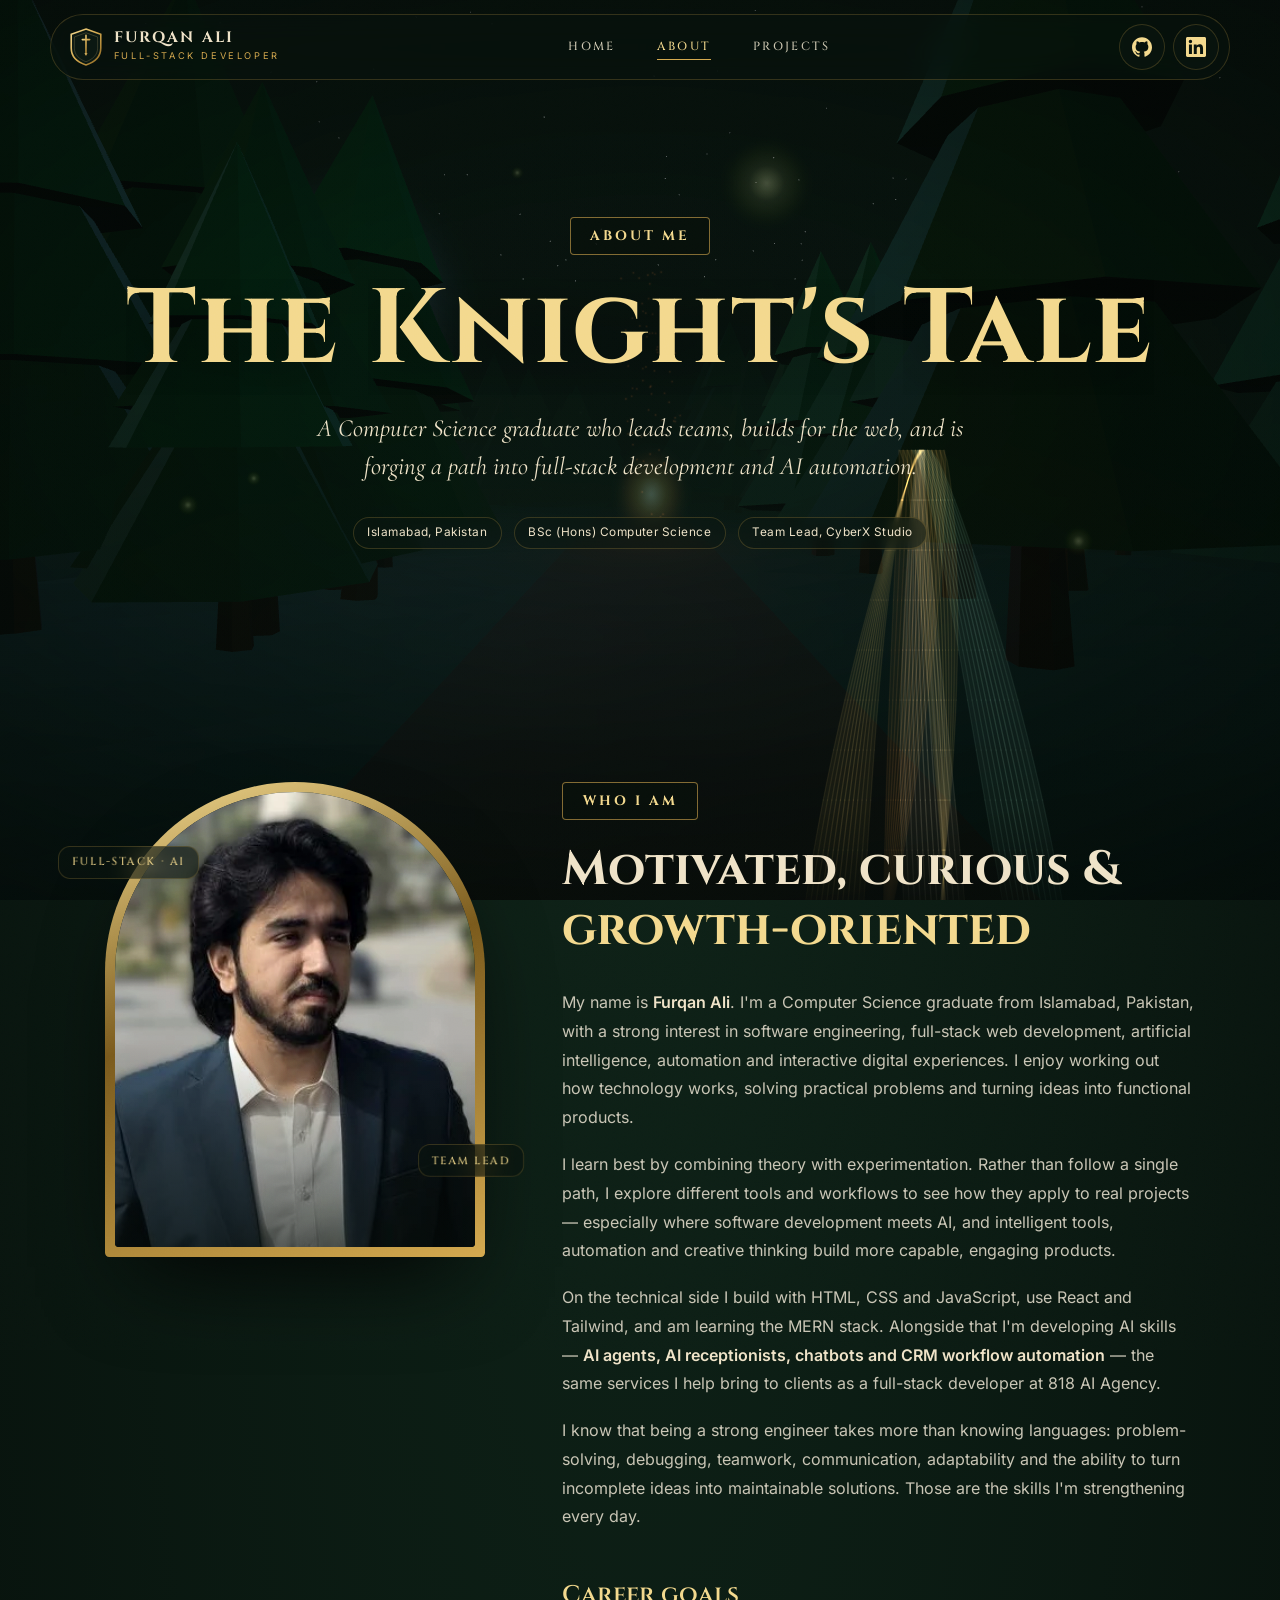
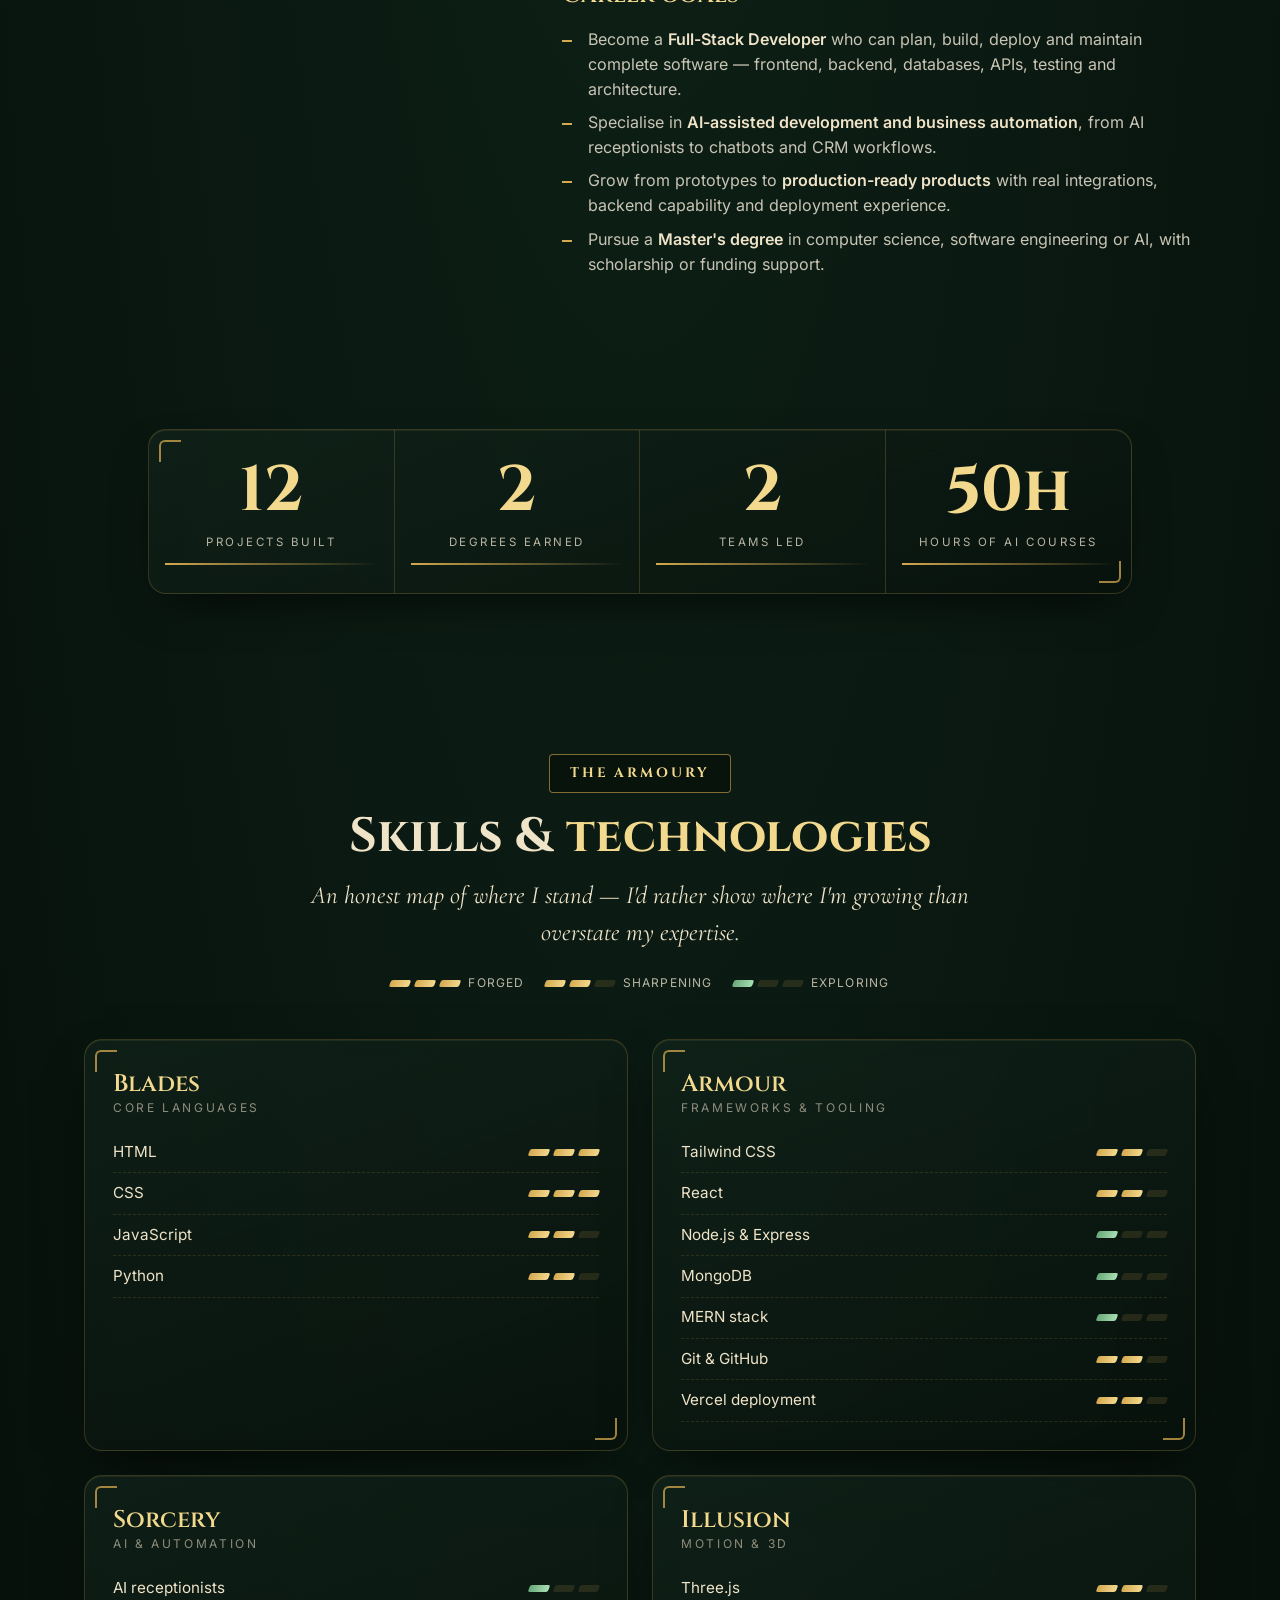
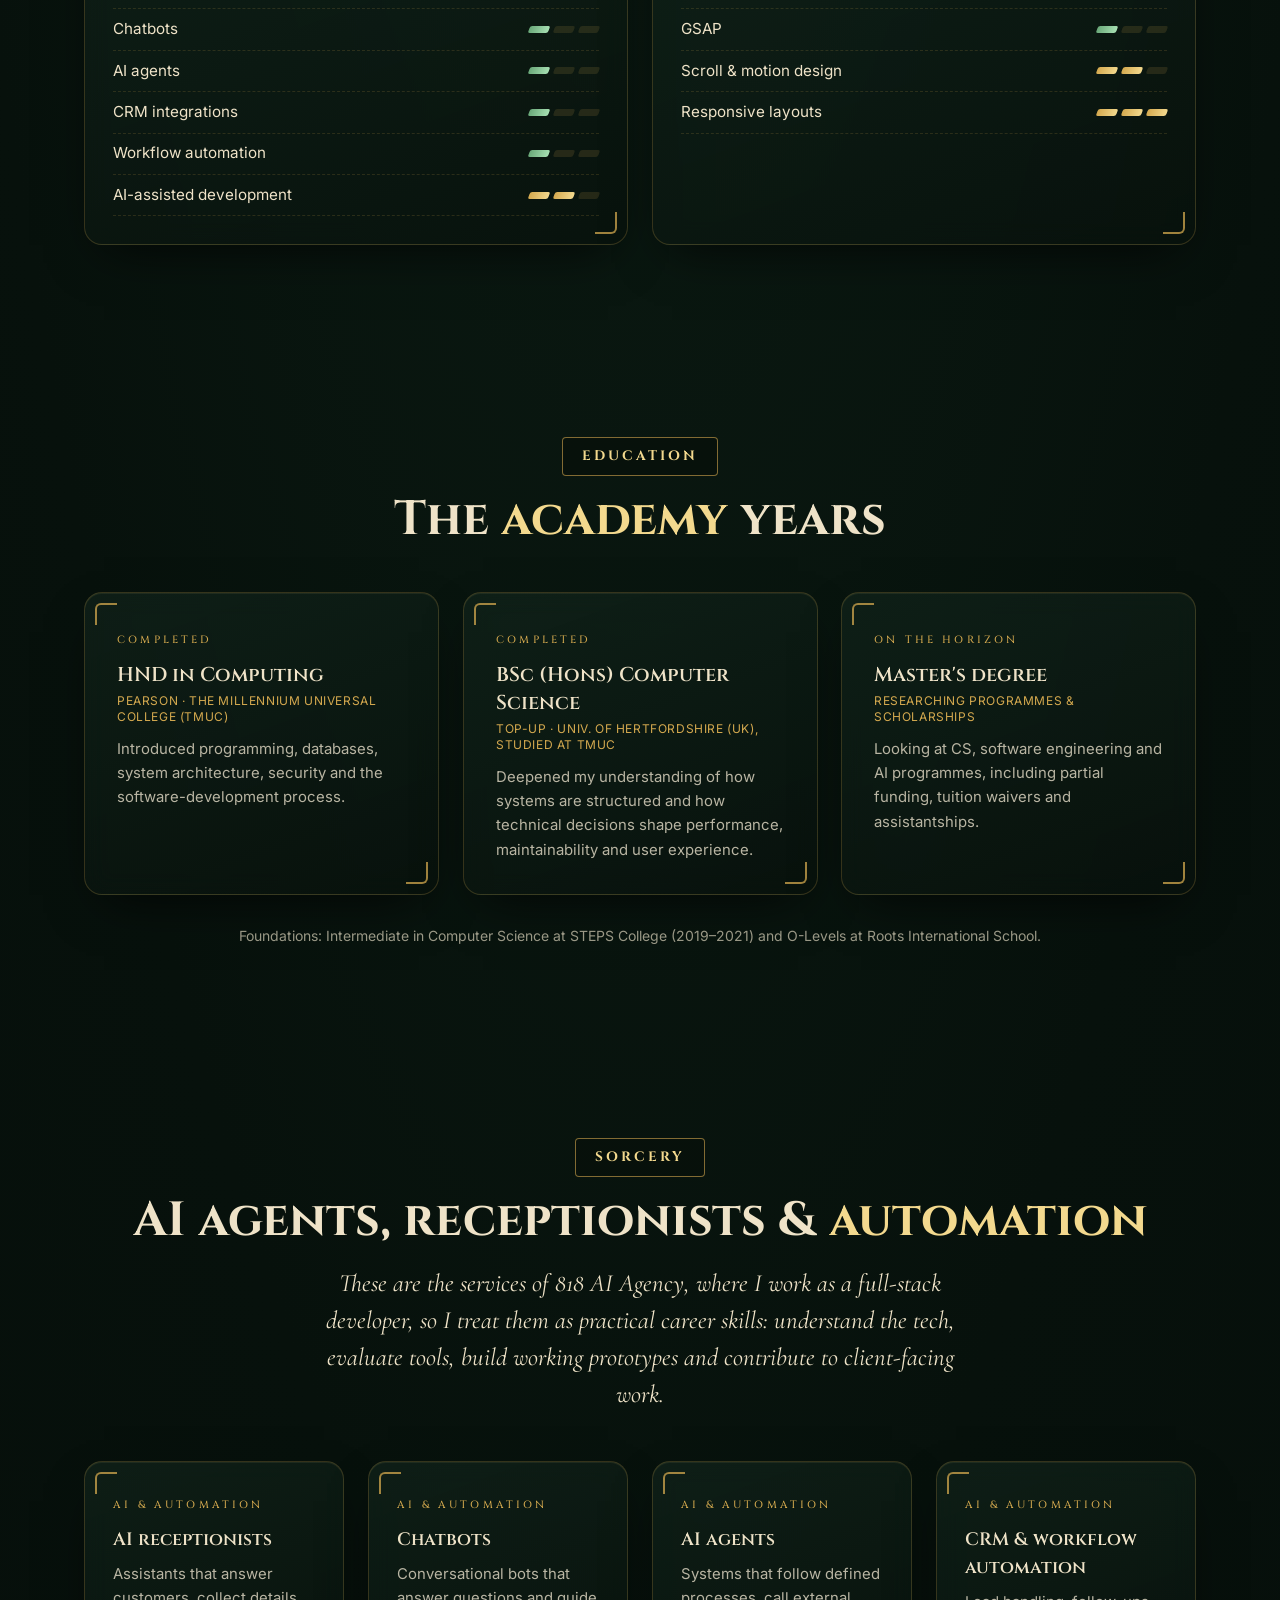
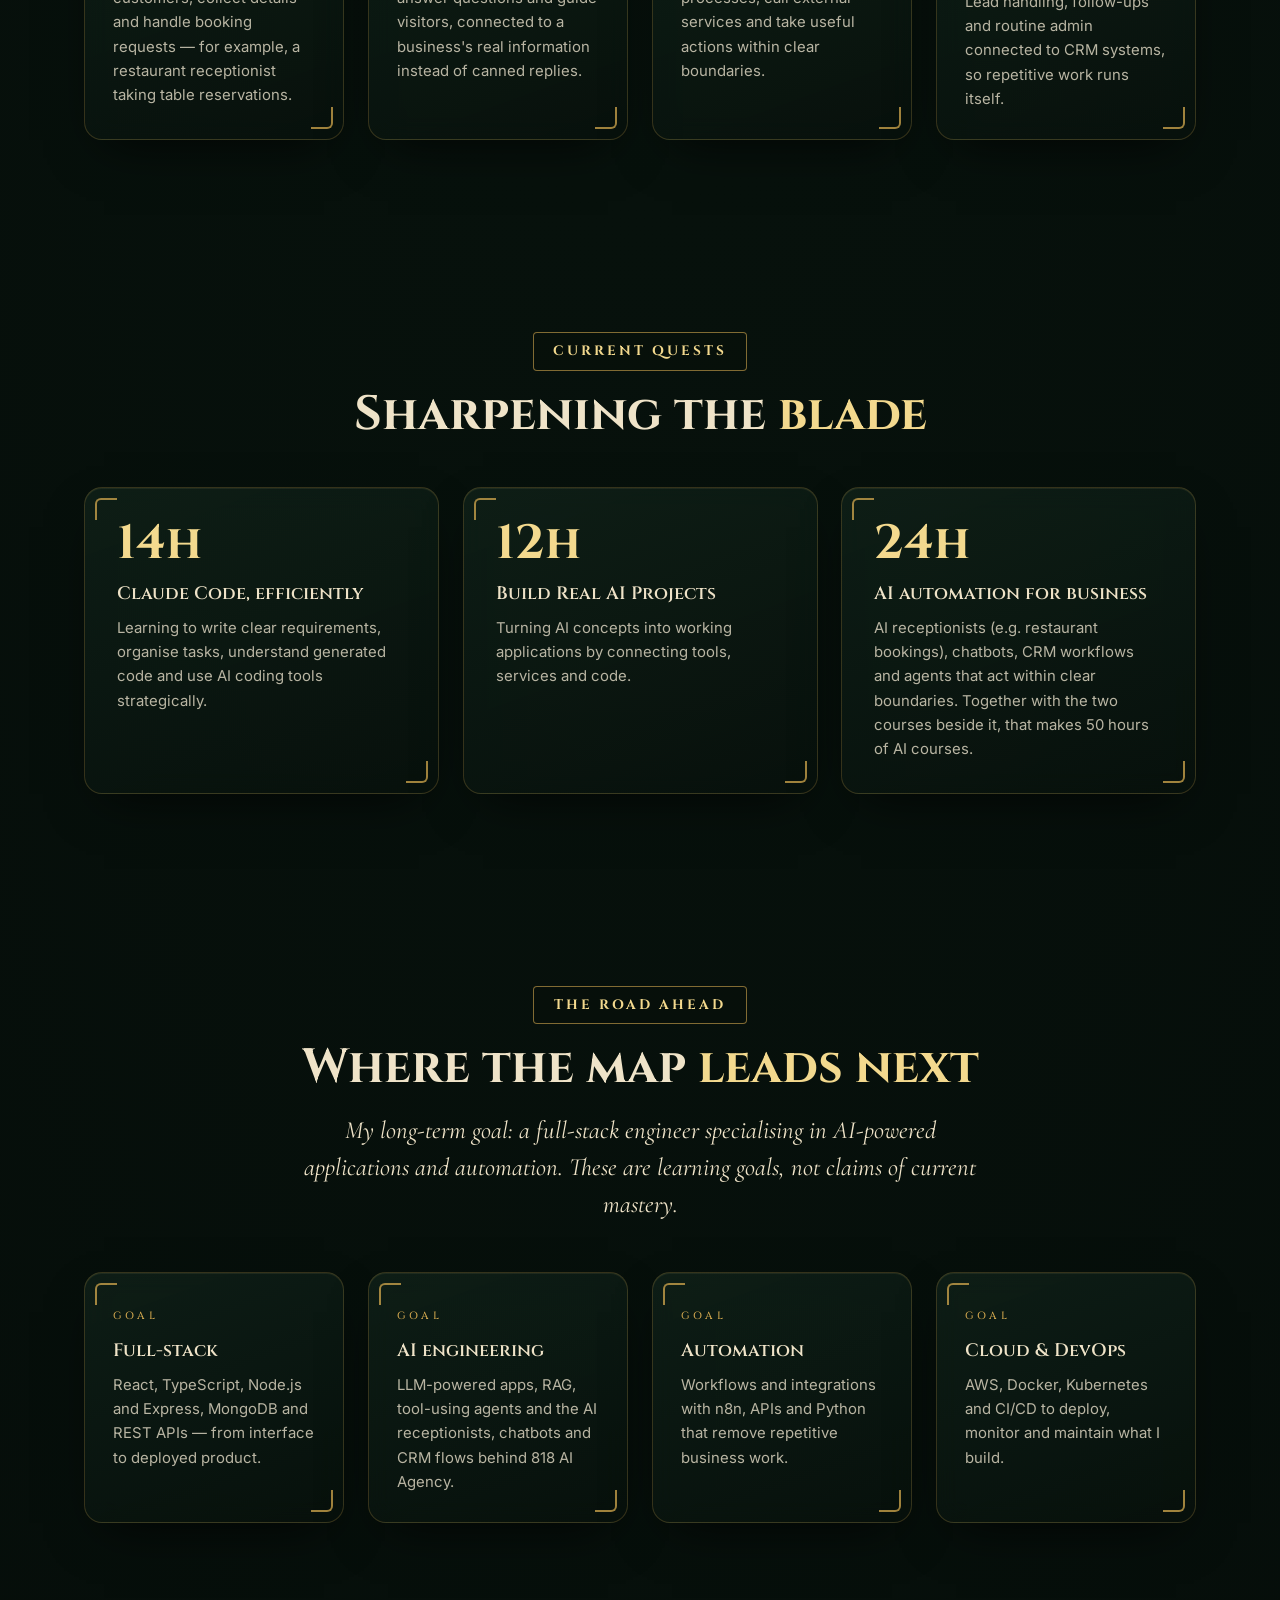
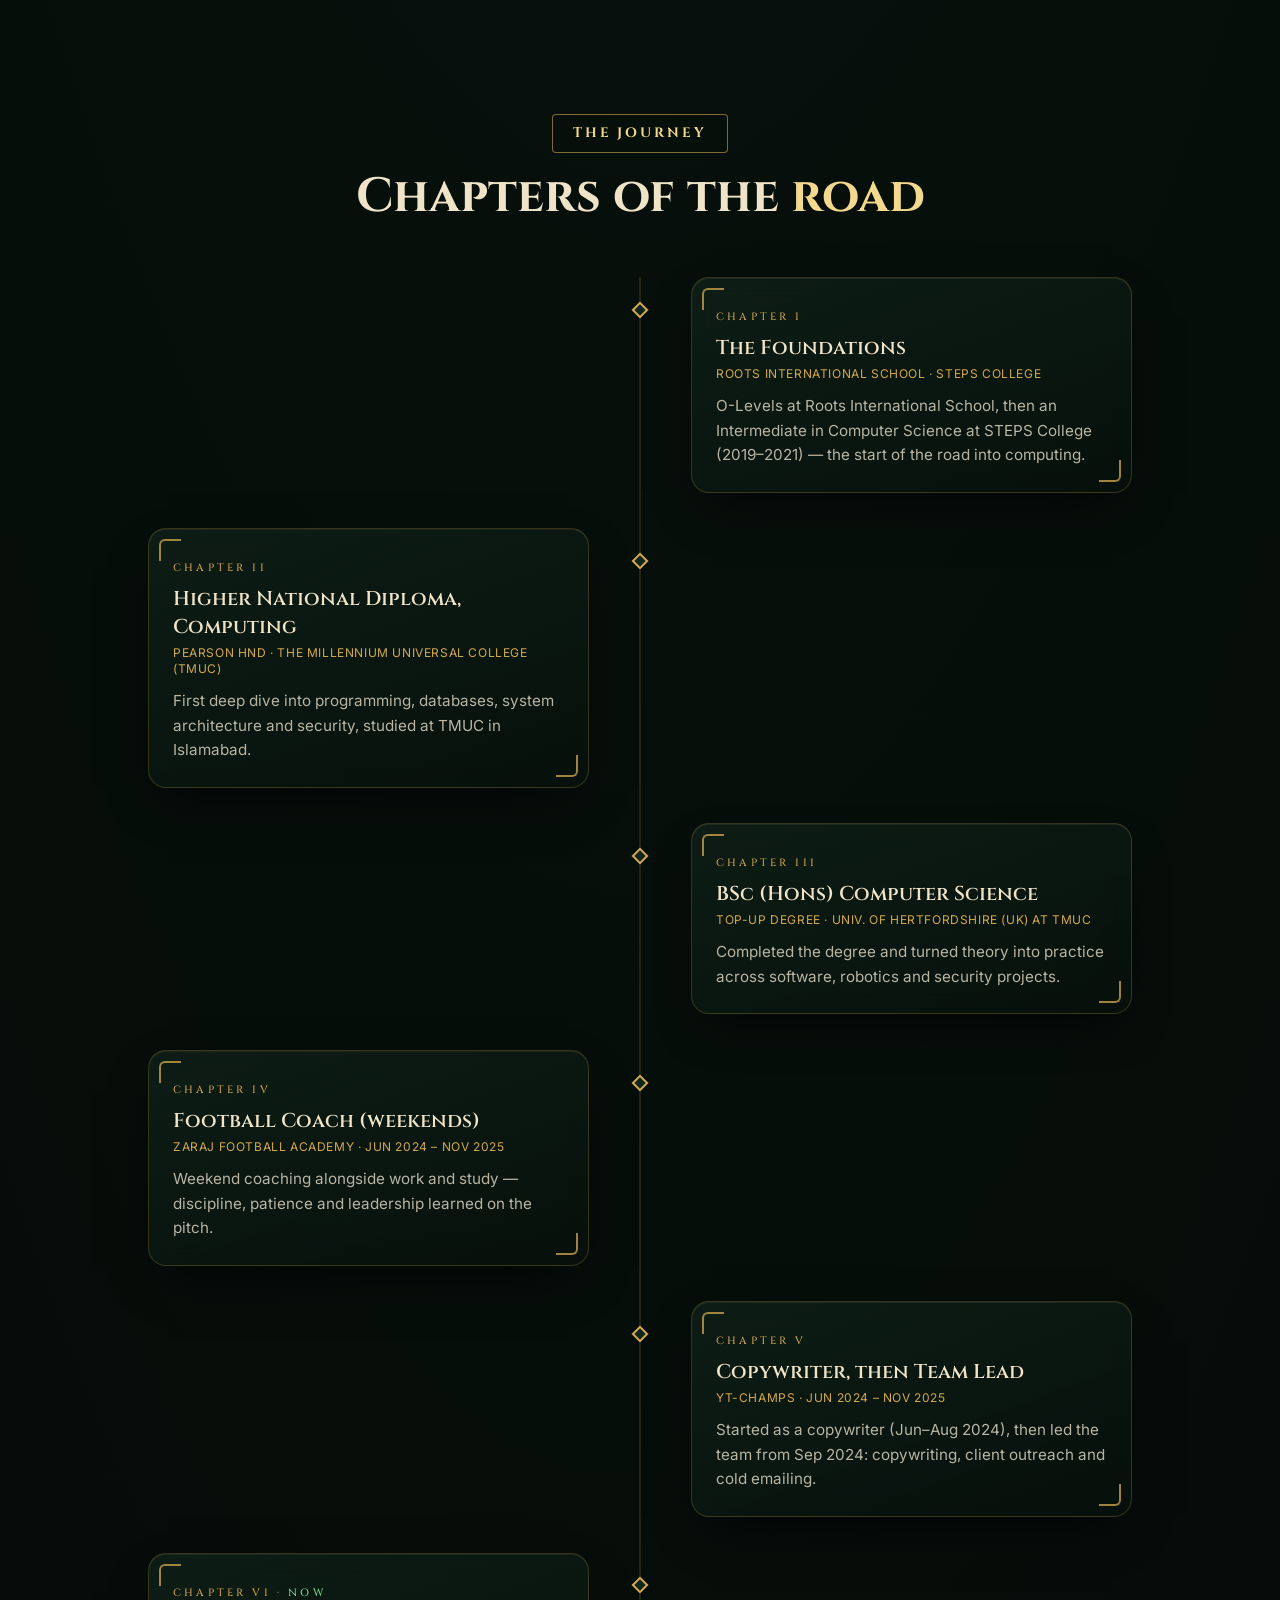
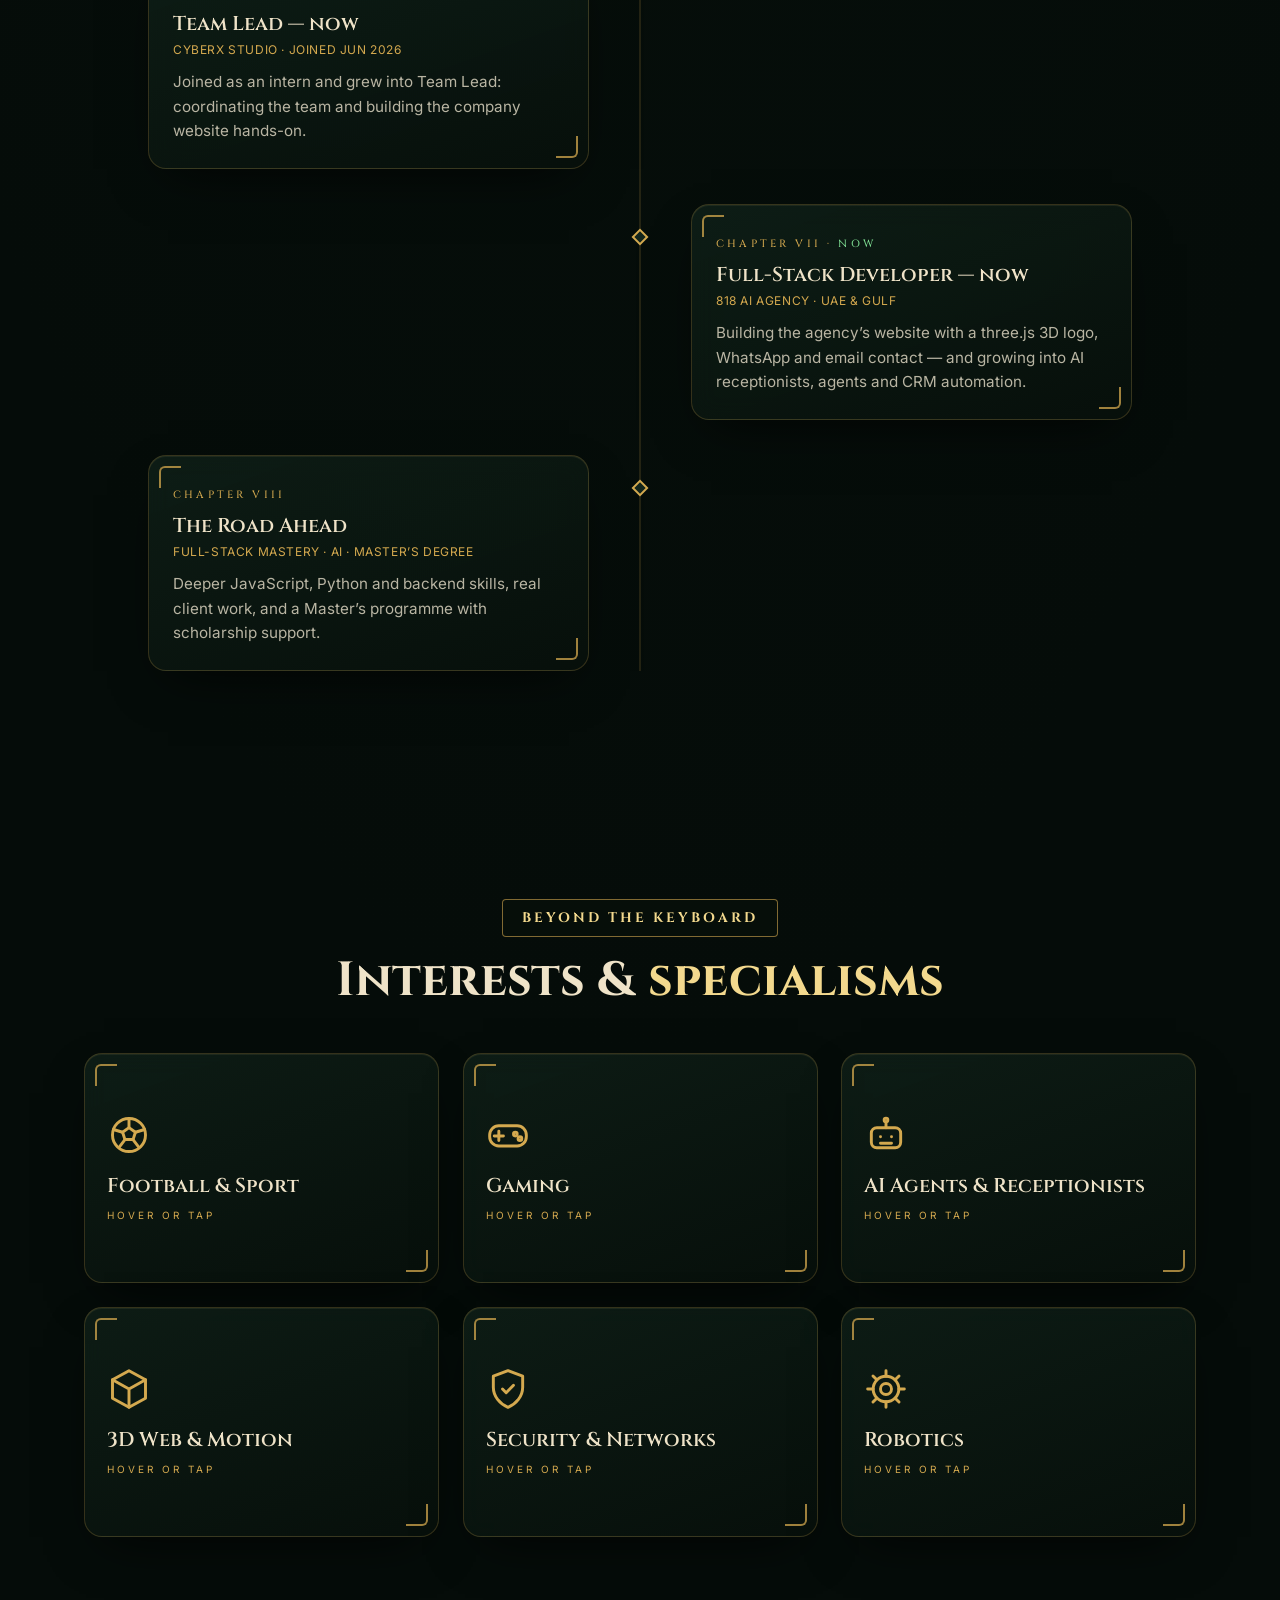
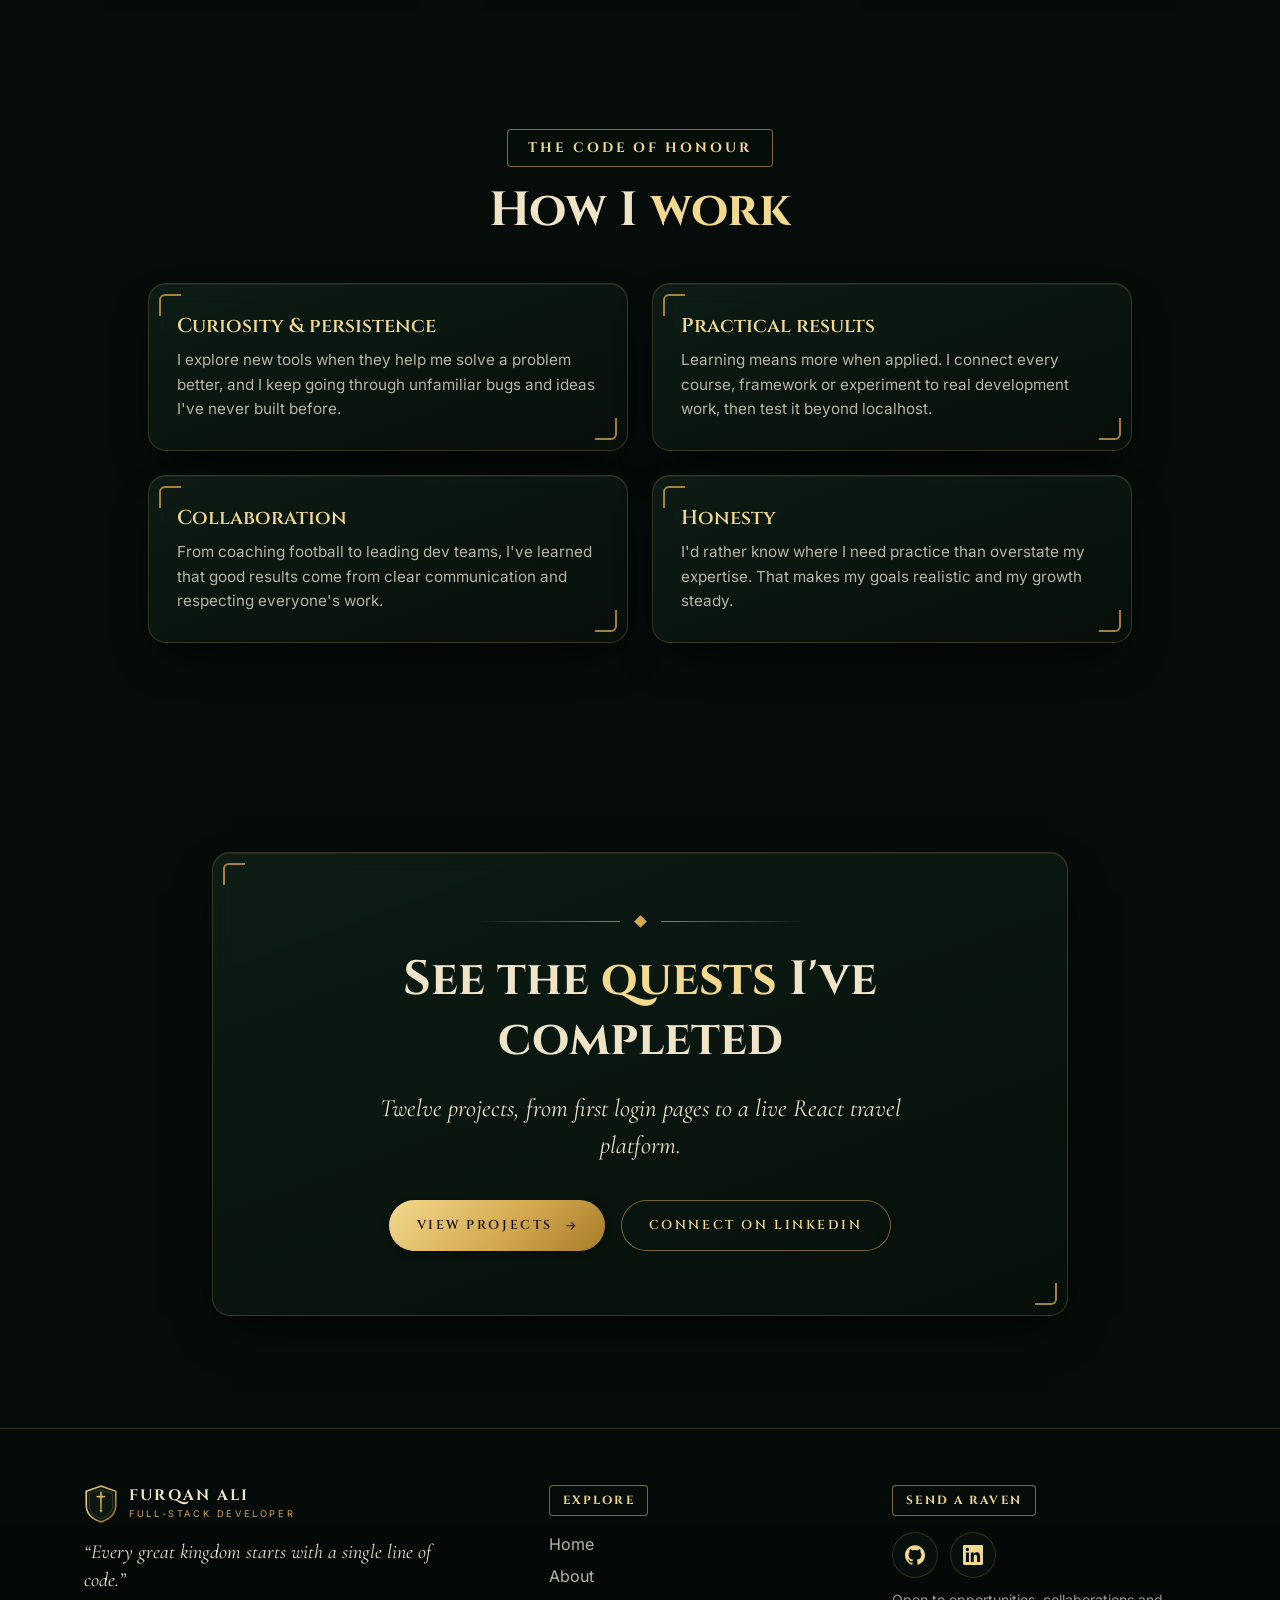
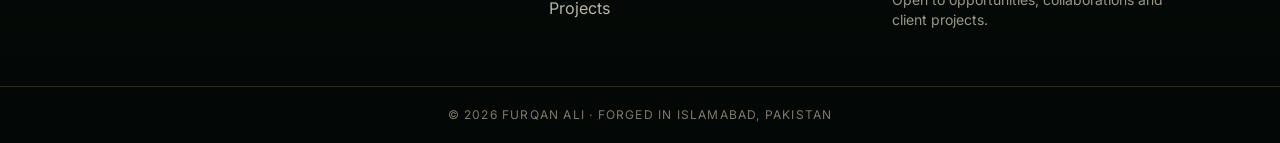
==== commit e1406995: "feat(experiment): flowing light beams from the sword's spark down to the contact card Co-Authored-By" ====
--- a/about.html
+++ b/about.html
@@ -205,5 +205,6 @@
   <script src="assets/js/data.js"></script>
   <script src="assets/js/forest.js"></script>
   <script src="assets/js/main.js"></script>
+  <script src="assets/js/beams.js"></script>
 </body>
 </html>
--- a/assets/css/styles.css
+++ b/assets/css/styles.css
@@ -58,6 +58,7 @@
     radial-gradient(90% 70% at 50% 40%,rgba(5,12,9,.22) 25%,rgba(3,8,5,.78) 100%),
     linear-gradient(180deg,rgba(5,12,9,.4),rgba(5,12,9,.2));
 }
+#beams{position:fixed;inset:0;z-index:5;pointer-events:none;display:block}
 main{position:relative;z-index:10;overflow-x:clip}
 .grain{position:fixed;inset:-50%;z-index:60;pointer-events:none;opacity:.04;mix-blend-mode:overlay;
   background-image:url("data:image/svg+xml;utf8,<svg xmlns='http://www.w3.org/2000/svg' width='160' height='160'><filter id='n'><feTurbulence type='fractalNoise' baseFrequency='.9' numOctaves='2' stitchTiles='stitch'/></filter><rect width='100%' height='100%' filter='url(%23n)'/></svg>");
@@ -88,7 +89,7 @@
 
 /* ---------- Surfaces ---------- */
 .glass{background:var(--glass);backdrop-filter:blur(14px) saturate(1.2);-webkit-backdrop-filter:blur(14px) saturate(1.2);border:1px solid var(--line)}
-.panel{position:relative;background:linear-gradient(160deg,rgba(18,37,28,.78),rgba(8,17,12,.82));backdrop-filter:blur(10px);border:1px solid var(--line);border-radius:18px;
+.panel{position:relative;background:linear-gradient(160deg,rgba(18,37,28,.66),rgba(8,17,12,.72));backdrop-filter:blur(12px);border:1px solid var(--line);border-radius:18px;
   box-shadow:0 20px 50px -20px rgba(0,0,0,.8),inset 0 1px 0 rgba(243,217,142,.08)}
 .panel::before,.panel::after{content:"";position:absolute;width:22px;height:22px;border:2px solid var(--gold);opacity:.75;pointer-events:none;transition:all .5s var(--ease)}
 .panel::before{top:10px;left:10px;border-right:0;border-bottom:0;border-radius:6px 0 0 0}
@@ -334,3 +335,7 @@
 @media (max-width:639px){.shield b{font-size:1.05rem}.shield span{font-size:.5rem;letter-spacing:.06em;padding:0 3px}}
 .phase-head{margin-top:1.5rem}
 .phase-head:first-child{margin-top:0}
+
+/* experiment: stat underline that draws while the number counts */
+.stat{position:relative}
+.stat-bar{display:block;height:2px;margin-top:.7rem;background:linear-gradient(90deg,var(--gold),rgba(212,169,79,0));transform-origin:0 50%}
